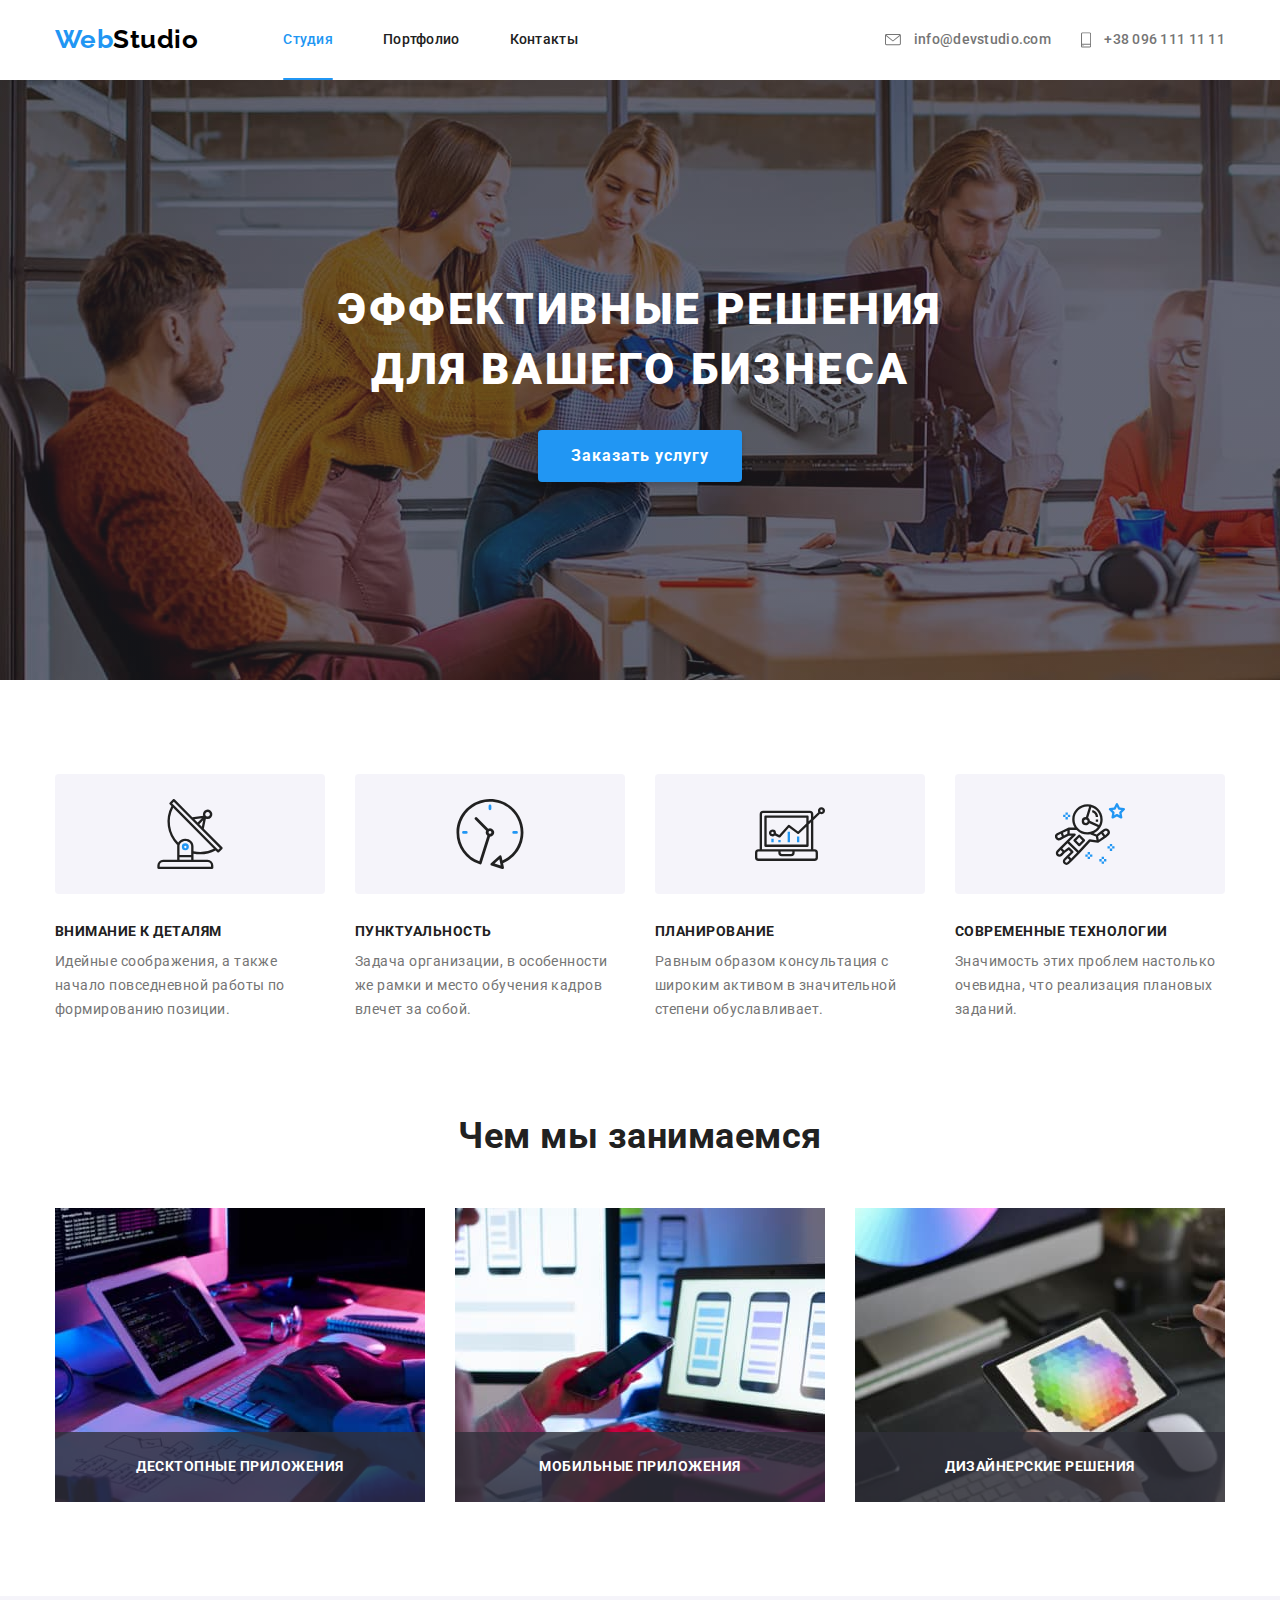
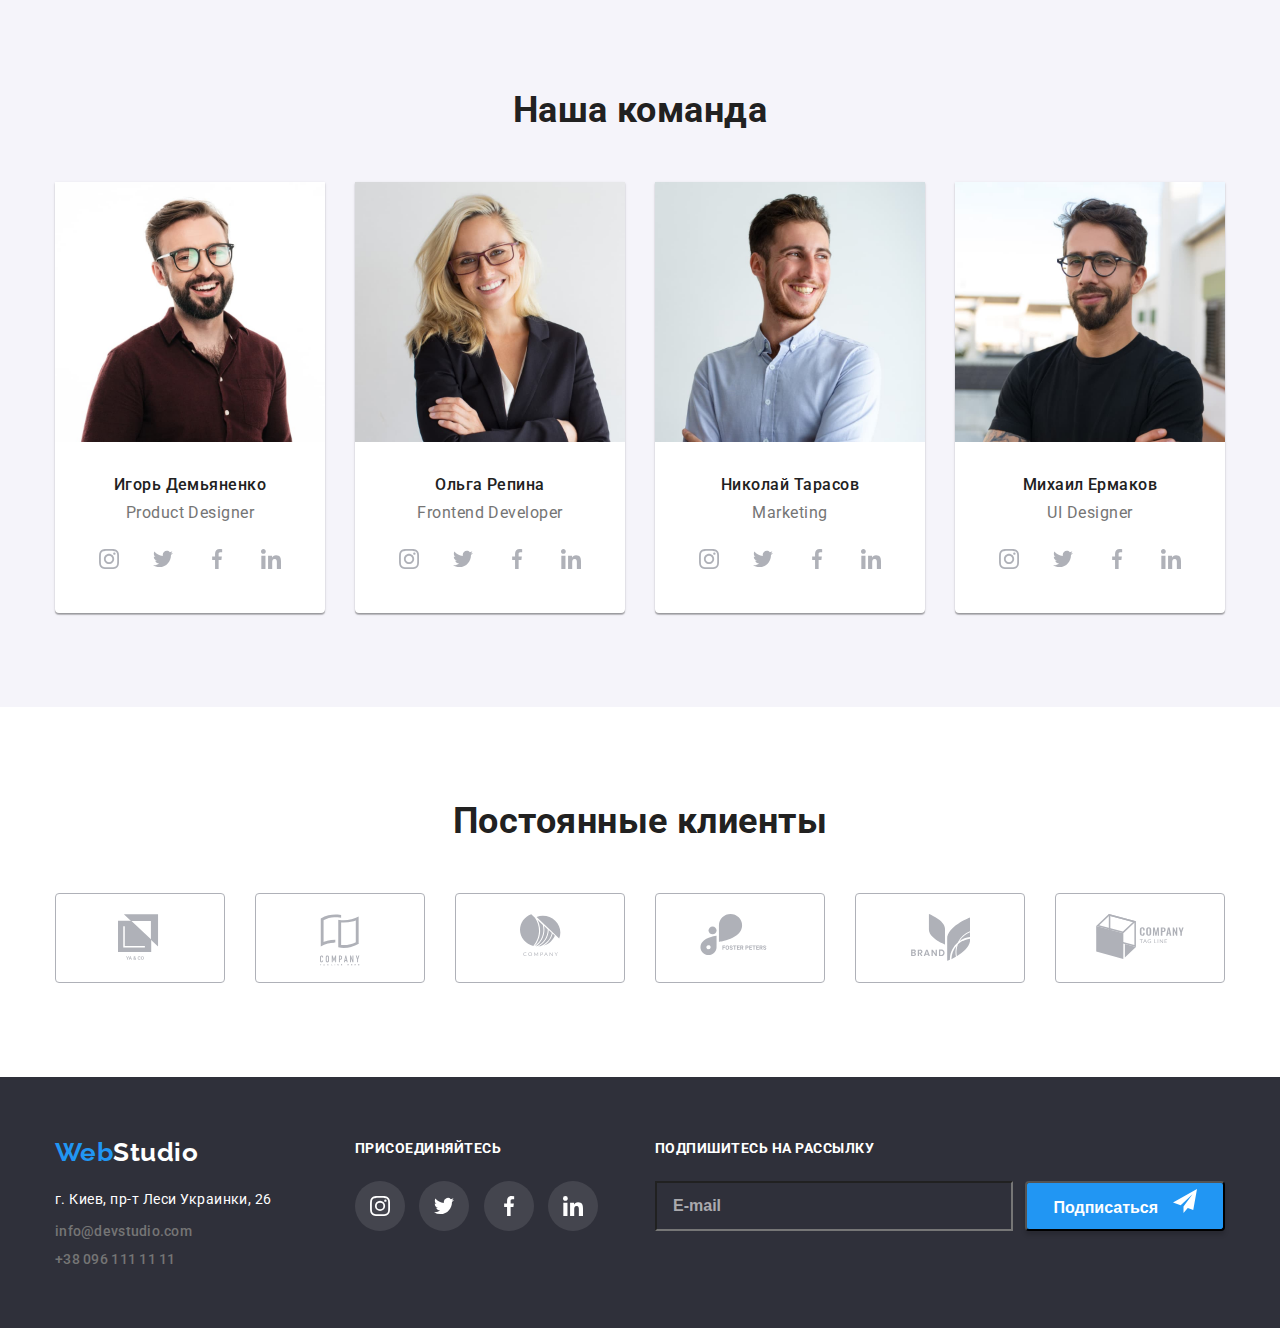
==== index.html @ ef07ab81 "перенос данных с прощлой домашки" ====
<!DOCTYPE html>
<html lang="ru">
  <head>
    <meta charset="UTF-8" />
    <meta name="viewport" content="width=device-width, initial-scale=1.0" />
    <title>Web Studio</title>
    <link
      href="https://fonts.googleapis.com/css2?family=Raleway:wght@700&family=Roboto:wght@400;500;700;900&display=swap"
      rel="stylesheet"
    />
    <link rel="stylesheet" href="./CSS/normalize.css.html" />
    <link rel="stylesheet" href="./CSS/styles.css" />
  </head>
  <body>
    <!-- Шапка сайта -->
    <header class="page-header">
      <div class="container main-nav">
        <nav class="main-nav">
          <a class="logo" href="./index.html"><span>Web</span>Studio</a>
          <ul class="site-nav">
            <li class="site-item">
              <a href="#" class="site-link current">Студия</a>
            </li>
            <li class="site-item">
              <a href="./portfolio.html" class="site-link">Портфолио</a>
            </li>
            <li class="site-item">
              <a href="#" class="site-link">Контакты</a>
            </li>
          </ul>
        </nav>
        <ul class="contact-nav">
          <li class="item">
            <a class="link" href="mailto:info@devstudio.com">
              <svg class="icon" width="16" height="12">
                <use xlink:href="./images/sprite.svg#icon-envelope"></use>
              </svg>
              info@devstudio.com
            </a>
          </li>
          <li class="item">
            <a class="link" href="tel:+380961111111">
              <svg class="icon" width="10" height="16">
                <use xlink:href="./images/sprite.svg#icon-smartphone"></use>
              </svg>
              +38 096 111 11 11
            </a>
          </li>
        </ul>
      </div>
    </header>
    <main>
      <!-- Герой -->
      <section class="section hero">
        <div class="container">
          <h1 class="hero-title">
            Эффективные решения <br />
            для вашего бизнеса
          </h1>
          <button type="button" class="btn-hero" data-modal-open>
            Заказать услугу
          </button>
        </div>
      </section>

      <!-- Наши приемущества -->
      <section class="section-advantures">
        <h2 hidden>Наши приемущества</h2>
        <div class="container advantages">
          <ul class="title-advantages">
            <li class="item">
              <h3 class="section-title antenna">Внимание к деталям</h3>
              <p class="title-item">
                Идейные соображения, а также начало повседневной работы по
                формированию позиции.
              </p>
            </li>
            <li class="item">
              <h3 class="section-title clock">Пунктуальность</h3>
              <p class="title-item">
                Задача организации, в особенности же рамки и место обучения
                кадров влечет за собой.
              </p>
            </li>
            <li class="item">
              <h3 class="section-title diagram">Планирование</h3>
              <p class="title-item">
                Равным образом консультация с широким активом в значительной
                степени обуславливает.
              </p>
            </li>
            <li class="item">
              <h3 class="section-title astronaut">Современные технологии</h3>
              <p class="title-item">
                Значимость этих проблем настолько очевидна, что реализация
                плановых заданий.
              </p>
            </li>
          </ul>
        </div>
      </section>
      <section class="section">
        <h2 class="subtitle">Чем мы занимаемся</h2>
        <div class="container us">
          <ul class="subtitle-us">
            <li class="us-item">
              <img
                class="img-us"
                src="./images/projects/img-1.jpg"
                alt="Десктопные приложения"
                width="370"
                height="294"
              />
              <div class="subtitle-heading">
                <h3 class="subtitle-list">Десктопные приложения</h3>
              </div>
            </li>
            <li class="us-item">
              <img
                class="img-us"
                src="./images/projects/img-2.jpg"
                alt="Мобильные приложения"
                width="370"
                height="294"
              />
              <div class="subtitle-heading">
                <h3 class="subtitle-list">Мобильные приложения</h3>
              </div>
            </li>
            <li class="us-item">
              <img
                class="img-us"
                src="./images/projects/img-3.jpg"
                alt="Дизайнерские решения"
                width="370"
                height="294"
              />
              <div class="subtitle-heading">
                <h3 class="subtitle-list">Дизайнерские решения</h3>
              </div>
            </li>
          </ul>
        </div>
      </section>
      <section class="section-work">
        <h2 class="subtitle">Наша команда</h2>
        <div class="container work">
          <ul class="work-item">
            <li>
              <img
                src="./images/team/Демьяненко.jpg"
                alt="Игорь Демьяненко"
                width="270"
                height="260"
              />
              <h3 class="section-name">Игорь Демьяненко</h3>
              <p class="section-name-prof" lang="en">Product Designer</p>
              <ul class="list social-icon-list">
                <li class="social-icon-item">
                  <a
                    class="social-icon-link"
                    href="#"
                    target="_blank"
                    rel="noopened noreferrer"
                  >
                    <svg class="social-icon" width="20" height="20">
                      <use href="./images/sprite.svg#icon-instagram"></use>
                    </svg>
                  </a>
                </li>
                <li class="social-icon-item">
                  <a
                    class="social-icon-link"
                    href="#"
                    target="_blank"
                    rel="noopened noreferrer"
                    ><svg class="social-icon" width="20" height="20">
                      <use href="./images/sprite.svg#icon-twitter"></use>
                    </svg>
                  </a>
                </li>
                <li class="social-icon-item">
                  <a
                    class="social-icon-link"
                    href="#"
                    target="_blank"
                    rel="noopened noreferrer"
                    ><svg class="social-icon" width="20" height="20">
                      <use href="./images/sprite.svg#icon-facebook"></use>
                    </svg>
                  </a>
                </li>
                <li class="social-icon-item">
                  <a
                    class="social-icon-link"
                    href="#"
                    target="_blank"
                    rel="noopened noreferrer"
                    ><svg class="social-icon" width="20" height="20">
                      <use href="./images/sprite.svg#icon-linkedin"></use>
                    </svg>
                  </a>
                </li>
              </ul>
            </li>
          </ul>
          <ul class="work-item">
            <li>
              <img
                src="./images/team/Репина.jpg"
                alt="Ольга Репина"
                width="270"
                height="260"
              />
              <h3 class="section-name">Ольга Репина</h3>
              <p class="section-name-prof" lang="en">Frontend Developer</p>
              <ul class="list social-icon-list">
                <li class="social-icon-item">
                  <a
                    class="social-icon-link"
                    href="#"
                    target="_blank"
                    rel="noopened noreferrer"
                  >
                    <svg class="social-icon" width="20" height="20">
                      <use href="./images/sprite.svg#icon-instagram"></use>
                    </svg>
                  </a>
                </li>
                <li class="social-icon-item">
                  <a
                    class="social-icon-link"
                    href="#"
                    target="_blank"
                    rel="noopened noreferrer"
                    ><svg class="social-icon" width="20" height="20">
                      <use href="./images/sprite.svg#icon-twitter"></use>
                    </svg>
                  </a>
                </li>
                <li class="social-icon-item">
                  <a
                    class="social-icon-link"
                    href="#"
                    target="_blank"
                    rel="noopened noreferrer"
                    ><svg class="social-icon" width="20" height="20">
                      <use href="./images/sprite.svg#icon-facebook"></use>
                    </svg>
                  </a>
                </li>
                <li class="social-icon-item">
                  <a
                    class="social-icon-link"
                    href="#"
                    target="_blank"
                    rel="noopened noreferrer"
                    ><svg class="social-icon" width="20" height="20">
                      <use href="./images/sprite.svg#icon-linkedin"></use>
                    </svg>
                  </a>
                </li>
              </ul>
            </li>
          </ul>
          <ul class="work-item">
            <li class="prof-net box">
              <img
                src="./images/team/Тарасов.jpg"
                alt="Николай Тарасов"
                width="270"
                height="260"
              />
              <h3 class="section-name">Николай Тарасов</h3>
              <p class="section-name-prof" lang="en">Marketing</p>
              <ul class="list social-icon-list">
                <li class="social-icon-item">
                  <a
                    class="social-icon-link"
                    href="#"
                    target="_blank"
                    rel="noopened noreferrer"
                  >
                    <svg class="social-icon" width="20" height="20">
                      <use href="./images/sprite.svg#icon-instagram"></use>
                    </svg>
                  </a>
                </li>
                <li class="social-icon-item">
                  <a
                    class="social-icon-link"
                    href="#"
                    target="_blank"
                    rel="noopened noreferrer"
                    ><svg class="social-icon" width="20" height="20">
                      <use href="./images/sprite.svg#icon-twitter"></use>
                    </svg>
                  </a>
                </li>
                <li class="social-icon-item">
                  <a
                    class="social-icon-link"
                    href="#"
                    target="_blank"
                    rel="noopened noreferrer"
                    ><svg class="social-icon" width="20" height="20">
                      <use href="./images/sprite.svg#icon-facebook"></use>
                    </svg>
                  </a>
                </li>
                <li class="social-icon-item">
                  <a
                    class="social-icon-link"
                    href="#"
                    target="_blank"
                    rel="noopened noreferrer"
                    ><svg class="social-icon" width="20" height="20">
                      <use href="./images/sprite.svg#icon-linkedin"></use>
                    </svg>
                  </a>
                </li>
              </ul>
            </li>
          </ul>

          <ul class="work-item">
            <li class="prof-net box">
              <img
                src="./images/team/Ермаков.jpg"
                alt="Михаил Ермаков"
                width="270"
                height="260"
              />
              <h3 class="section-name">Михаил Ермаков</h3>
              <p class="section-name-prof" lang="en">UI Designer</p>
              <ul class="list social-icon-list">
                <li class="social-icon-item">
                  <a
                    class="social-icon-link"
                    href="#"
                    target="_blank"
                    rel="noopened noreferrer"
                  >
                    <svg class="social-icon" width="20" height="20">
                      <use href="./images/sprite.svg#icon-instagram"></use>
                    </svg>
                  </a>
                </li>
                <li class="social-icon-item">
                  <a
                    class="social-icon-link"
                    href="#"
                    target="_blank"
                    rel="noopened noreferrer"
                    ><svg class="social-icon" width="20" height="20">
                      <use href="./images/sprite.svg#icon-twitter"></use>
                    </svg>
                  </a>
                </li>
                <li class="social-icon-item">
                  <a
                    class="social-icon-link"
                    href="#"
                    target="_blank"
                    rel="noopened noreferrer"
                    ><svg class="social-icon" width="20" height="20">
                      <use href="./images/sprite.svg#icon-facebook"></use>
                    </svg>
                  </a>
                </li>
                <li class="social-icon-item">
                  <a
                    class="social-icon-link"
                    href="#"
                    target="_blank"
                    rel="noopened noreferrer"
                    ><svg class="social-icon" width="20" height="20">
                      <use href="./images/sprite.svg#icon-linkedin"></use>
                    </svg>
                  </a>
                </li>
              </ul>
            </li>
          </ul>
        </div>
      </section>
      <section class="section">
        <h2 class="subtitle">Постоянные клиенты</h2>
        <div class="container clients">
          <ul class="clients-title">
            <li class="clients-item">
              <a class="clients-link" href="#">
                <svg class="clients-icon" width="44.27" height="49.23">
                  <use href="./images/sprite.svg#icon-logo1"></use>
                </svg>
              </a>
            </li>
            <li class="clients-item">
              <a class="clients-link" href="#">
                <svg class="clients-icon" width="40" height="52">
                  <use href="./images/sprite.svg#icon-logo2"></use>
                </svg>
              </a>
            </li>
            <li class="clients-item">
              <a class="clients-link" href="#">
                <svg class="clients-icon" width="41" height="42.6">
                  <use href="./images/sprite.svg#icon-logo3"></use>
                </svg>
              </a>
            </li>
            <li class="clients-item">
              <a class="clients-link" href="#">
                <svg class="clients-icon" width="79.66" height="42.02">
                  <use href="./images/sprite.svg#icon-logo4"></use>
                </svg>
              </a>
            </li>
            <li class="clients-item">
              <a class="clients-link" href="#">
                <svg class="clients-icon" width="59" height="47">
                  <use href="./images/sprite.svg#icon-logo5"></use>
                </svg>
              </a>
            </li>
            <li class="clients-item">
              <a class="clients-link" href="#">
                <svg class="clients-icon" width="88.48" height="45.44">
                  <use href="./images/sprite.svg#icon-logo6"></use>
                </svg>
              </a>
            </li>
          </ul>
        </div>
      </section>
    </main>
    <!-- Подвал сайта -->
    <footer class="footers">
      <div class="container footer">
        <div class="footer-box">
          <a href="./index.html" class="footer-logo">
            <span>Web</span>Studio
          </a>
          <address>
            <p class="footer-contact">г. Киев, пр-т Леси Украинки, 26</p>
            <ul class="footer-contact-nav">
              <li>
                <a class="link" href="mailto:info@devstudio.com"
                  >info@devstudio.com
                </a>
              </li>
              <li>
                <a class="link" href="tel:+380961111111">+38 096 111 11 11 </a>
              </li>
            </ul>
          </address>
        </div>
        <div class="footer-box">
          <b class="footer-appeal">присоединяйтесь</b>
          <ul>
            <li>
              <a
                class="net insta"
                href="#"
                target="_blank"
                rel="noopened noreferrer"
              ></a>
              <a
                class="net twit"
                href="#"
                target="_blank"
                rel="noopened noreferrer"
              ></a>
              <a
                class="net face"
                href="#"
                target="_blank"
                rel="noopened noreferrer"
              ></a>
              <a
                class="net linkd"
                href="#"
                target="_blank"
                rel="noopened noreferrer"
              ></a>
            </li>
          </ul>
        </div>
        <div class="footer-box-2">
          <b class="footer-appeal">Подпишитесь на рассылку</b>
          <div class="input">
            <label for="footer-mail"></label>
            <input
              class="footer-input"
              type="email"
              name="footer-mail"
              id="footer-mail"
              placeholder="E-mail"
            />
            <button class="send" type="button">
              Подписаться
              <svg class="img-send" width="24" height="24">
                <use href="./images/sprite.svg#icon-icon-send"></use>
              </svg>
            </button>
          </div>
        </div>
      </div>
    </footer>
    <!-- Модальное окно -->
    <div class="backdrop is-hidden" data-modal>
      <div class="modal">
        <button class="btn-close" data-modal-close>
          <svg class="close" width="11" height="11">
            <use href="./images/sprite.svg#icon-close"></use>
          </svg>
        </button>
        <form>
          <b class="form-title">Оставьте свои данные, мы вам перезвоним</b>
          <div class="form">
            <label class="form-label" for="name">Имя</label>
            <input class="form-input" type="text" name="name" id="name" />
            <svg class="form-icon" width="12" height="12">
              <use href="./images/sprite.svg#icon-forma_name"></use>
            </svg>
          </div>
          <div class="form">
            <label class="form-label" for="tel">Телефон</label>
            <input class="form-input" type="tel" name="tel" id="tel" />
            <svg class="form-icon" width="13" height="13">
              <use href="./images/sprite.svg#icon-forma_tel"></use>
            </svg>
          </div>
          <div class="form">
            <label class="form-label" for="mail">Почта</label>
            <input class="form-input" type="email" name="mail" id="mail" />
            <svg class="form-icon" width="15" height="12">
              <use href="./images/sprite.svg#icon-forma_mail"></use>
            </svg>
          </div>
          <div class="form">
            <label class="form-label" for="comment"> Комментарий </label>
            <textarea
              class="form-input form-textarea"
              name="comment"
              id="comment"
              rows="10"
              placeholder="Оставьте комментарий"
            ></textarea>
          </div>
          <!-- Чекбокс -->
          <div class="form">
            <label class="check">
              <input
                class="check-input invisible-title"
                type="checkbox"
                checked
              />
              <span class="check-box"></span>
              Соглашаюсь с рассылкой и принимаю
              <a class="link-consent" href="#">Условия договора</a>
            </label>
          </div>
          <button type="submit" class="btn-send">Отправить</button>
        </form>
      </div>
    </div>
    <script src="./js/modal.js"></script>
  </body>
</html>
---- CSS/styles.css ----
:root {
  --primary-text-color: #757575;
  --title-text-color: #212121;
  --accent-color: #2196f3;
  --primery-background-color: #ffffff;
  --timing-function: cubic-bezier(0.4, 0, 0.2, 1);
}
/* МОЯ ПАЛИТРА */
/* Цвет лого #000000; #2196F3; */
/* Цвет основного текста #212121; */
/* Вторичный цвет текста  #757575; */
/* Акцент #2196F3; */
/* Фон страницы белый #FFFFFF; */
/* Вторичный фон #F5F4FA; */
/* вторичный фон 2 rgba(47, 48, 58, 0.8) */
/* Фон футера #2F303A; */
/* Цвет лого соцсетей #AFB1B8; */
/* Цвет адреса и телефона в футере rgba(255, 255, 255, 0.6) */
html {
  box-sizing: border-box;
}
*,
*::before,
*::after {
  box-sizing: inherit;
}
/* Утилиты */
body {
  font-family: Roboto, sans-serif;
  letter-spacing: 0.03em;

  background-color: var(--primery-background-color);
  color: var(--primary-text-color);

  margin: 0;
}
ul {
  list-style: none;

  padding-left: 0;
  margin-top: 0;
  margin-bottom: 0;
}

h3 {
  margin-top: 0;
  margin-bottom: 0;
}
/* Шапка сайта */
.container {
  width: 1200px;

  padding-left: 15px;
  padding-right: 15px;

  margin-left: auto;
  margin-right: auto;
}
.main-nav {
  display: flex;
  align-items: center;
  justify-content: space-between;
}
/* Логотип */
span {
  color: var(--accent-color);
}
.logo {
  display: block;

  font-family: Raleway, sans-serif;
  font-weight: 700;
  font-size: 26px;
  line-height: 1.19;
  text-decoration: none;

  color: #000000;

  padding-top: 24px;
  padding-bottom: 25px;
  margin-right: 85px;

  transition: color 250ms var(--timing-function);
}
.logo:hover,
.logo:focus {
  color: var(--accent-color);
}
/* Стилизация навигации сайта */
.site-nav {
  padding: 0;
  display: flex;
}
.site-item {
  padding: 0;
}
.site-nav .site-item:not(:last-child) {
  margin-right: 50px;
}
.site-link {
  display: block;
  position: relative;

  font-weight: 500;
  font-size: 14px;
  line-height: 1.14;
  letter-spacing: 0.02em;
  text-decoration: none;

  color: var(--title-text-color);

  padding-top: 32px;
  padding-bottom: 32px;

  transition: color 250ms var(--timing-function);
}
.site-link::after {
  content: "";

  position: absolute;
  left: 0;
  bottom: 0;

  display: block;
  width: 100%;
  height: 2px;
  background-color: var(--accent-color);
  border-radius: 2px;

  transform: scaleX(0);
  transition: transform 250ms var(--timing-function);
}
.site-link:hover::after {
  transform: scaleX(1);
}
.site-item .site-link:hover,
.site-item .site-link:focus,
.site-item .site-link.current {
  color: var(--accent-color);
}
.site-item .site-link.current::after {
  transform: scaleX(1);
}
.contact-nav {
  display: flex;
}
.contact-nav .item:not(:last-child) {
  margin-right: 30px;
}
.contact-nav .item .link {
  display: block;

  font-weight: 500;
  font-size: 14px;
  line-height: 1.14;
  letter-spacing: 0.02em;
  text-decoration: none;

  color: var(--primary-text-color);

  padding-top: 32px;
  padding-bottom: 32px;

  transition: color 250ms var(--timing-function);
}
.contact-nav .link:hover,
.contact-nav .link:focus {
  color: var(--accent-color);
  outline: none;
}
.icon {
  vertical-align: middle;
  margin-right: 10px;
  fill: currentColor;
}
.contact-nav .icon {
  margin-right: 10px;
  fill: currentColor;
}

/* Стилизация Героя */
.hero {
  max-width: 1600px;
  height: 600px;
  text-align: center;
  margin-left: auto;
  margin-right: auto;
  background-repeat: no-repeat;

  background-image: linear-gradient(
      to right,
      rgba(47, 48, 58, 0.4) 0%,
      rgba(47, 48, 58, 0.4) 100%
    ),
    url(../images/hero.jpg);
}

.hero-title {
  font-weight: 900;
  font-size: 44px;
  line-height: 1.36;
  letter-spacing: 0.06em;
  text-transform: uppercase;

  color: var(--primery-background-color);

  margin-top: 106px;
  margin-bottom: 30px;
}
.btn-hero {
  display: inline-block;
  align-items: center;
  text-align: center;

  font-family: inherit;
  font-weight: 700;
  font-size: 16px;
  line-height: 1.87;
  letter-spacing: 0.06em;

  color: var(--primery-background-color);
  background-color: var(--accent-color);
  box-shadow: 0px 4px 4px rgba(0, 0, 0, 0.15);

  border-radius: 4px;
  border: 1px solid transparent;

  padding: 10px 32px;
}
.btn-hero:hover {
  color: var(--title-text-color);
  background-color: rgba(255, 255, 255, 0.699);
  box-shadow: 0px 4px 4px rgba(128, 128, 128, 0.637);
}
/* Секции Наши приемущества */
.section,
.section-advantures,
.section-work {
  padding: 94px 0;
}
.section-advantures {
  padding-bottom: 0;
}
.advantages {
  display: flex;
  justify-content: center;
  flex-wrap: nowrap;
}
.title-advantages {
  display: flex;
}
.title .item {
  width: calc((100% - 90px) / 4);
}
.title-advantages .item:not(:last-child) {
  margin-right: 30px;
}

.section-title {
  font-weight: 700;
  font-size: 14px;
  line-height: 1.14;
  text-transform: uppercase;

  color: var(--title-text-color);
  margin-bottom: 10px;
}
.section-title::before {
  content: "";
  display: block;

  width: 270px;
  height: 120px;
  border-radius: 4px;

  background-color: #f5f4fa;
  background-repeat: no-repeat;
  background-position: center;
  margin-bottom: 30px;
}
.antenna::before {
  content: "";
  background-image: url(../images/us/antenna.svg);
}
.clock::before {
  content: "";
  background-image: url(../images/us/clock.svg);
}
.diagram::before {
  content: "";
  background-image: url(../images/us/diagram.svg);
}
.astronaut::before {
  content: "";
  background-image: url(../images/us/astronaut.svg);
}

.title-item {
  font-size: 14px;
  line-height: 1.71;

  margin: 0;
}
.item {
  list-style: none;
}
/* Чем мы занимаемся */
.us {
  display: flex;
  justify-content: center;
}
.subtitle {
  font-weight: 700;
  font-size: 36px;
  line-height: 1.16;
  text-align: center;

  color: var(--title-text-color);

  padding-bottom: 50px;
  margin: 0;
}
.subtitle-us {
  display: flex;
}
.us-item {
  width: calc((100%-60px) / 3);
  position: relative;
}
.subtitle-us .us-item:not(:last-child) {
  margin-right: 30px;
}
.img-us {
  display: block;
}
.subtitle-list {
  font-weight: 700;
  font-size: 14px;
  line-height: 1.14;
  text-align: center;
  text-transform: uppercase;
}
.subtitle-heading {
  position: absolute;

  width: 100%;
  max-width: 370px;

  color: var(--primery-background-color);
  background-color: rgba(47, 48, 58, 0.8);

  padding: 27px 0 27px 0;
  bottom: 0;
}
/* Секция Наша команда */
.section-work {
  background-color: #f5f4fa;
}
.work {
  display: flex;
  justify-content: center;
}
.work-item {
  background-color: var(--primery-background-color);
  box-shadow: 0px 2px 1px rgba(0, 0, 0, 0.2), 0px 1px 1px rgba(0, 0, 0, 0.14),
    0px 1px 3px rgba(0, 0, 0, 0.12);
  border-radius: 0px 0px 4px 4px;
}
.work .work-item:not(:last-child) {
  margin-right: 30px;
}
.section-name {
  font-weight: 500;
  font-size: 16px;
  line-height: 1.18;
  text-align: center;

  color: var(--title-text-color);

  margin-top: 30px;
  margin-bottom: 10px;
}
.section-name-prof {
  font-size: 16px;
  line-height: 1.18;
  text-align: center;

  margin-top: 0;
  margin-bottom: 16px;
}
.social-icon-list {
  display: flex;
  justify-content: center;
}
.social-icon-item {
  display: inline-flex;
  justify-content: center;
  align-items: center;

  width: 44px;
  height: 44px;

  background-color: var(--primery-background-color);
  border-radius: 50%;

  margin-bottom: 30px;

  transition: background-color 250ms var(--timing-function);
}
.social-icon-link {
  display: block;
  fill: #afb1b8;
  transition: fill 250ms var(--timing-function);
}
.social-icon-item:not(:last-child) {
  margin-right: 10px;
}
.social-icon-item:hover .social-icon-link,
.social-icon-item:focus .social-icon-link {
  fill: var(--primery-background-color);
}
.social-icon-item:hover,
.social-icon-item:focus {
  background-color: var(--accent-color);
}
/* Постоянные клиенты */
.clients {
  display: flex;
  justify-content: center;
}
.clients-title {
  display: flex;
  align-content: center;
}
.clients-item {
  width: 170px;
  height: 90px;

  text-align: center;

  border-radius: 4px;
  border: 1px solid #afb1b8;

  transition: border 250ms var(--timing-function);
}
.clients-link {
  display: block;
  fill: #afb1b8;
  padding-top: 20px;
  padding-bottom: 20px;

  transition: fill 250ms var(--timing-function);
}
.clients-item .clients-link:hover,
.clients-item .clients-link:focus {
  fill: var(--accent-color);
}
.clients-item:hover,
.clients-item:focus {
  border: 1px solid var(--accent-color);
}
.clients-title .clients-item:not(:last-child) {
  margin-right: 30px;
}
/* Подвал сайта*/
footer {
  color: var(--primery-background-color);
  background-color: #2f303a;
}
address {
  color: var(--primery-background-color);
  font-style: inherit;
}
.footer {
  display: flex;
  justify-content: center;

  padding-top: 60px;
  padding-bottom: 60px;
}
.footer-box {
  width: 270px;
  margin-right: 30px;
}
.footer-box-2 {
  width: 570px;
}
.footer-logo {
  font-family: Raleway, sans-serif;
  font-weight: 700;
  font-size: 26px;
  line-height: 1.19;
  text-decoration: none;

  color: var(--primery-background-color);

  transition: color 250ms var(--timing-function);
}
.footer-logo:hover,
.footer-logo:focus,
.footer-contact-nav .link:hover,
.footer-contact-nav .link:focus {
  color: var(--accent-color);
}
.footer-contact {
  font-size: 14px;
  line-height: 1.71;

  margin-top: 20px;
  margin-bottom: 9px;
}
.footer-contact-nav .link {
  font-weight: 500;
  font-size: 14px;
  line-height: 1.14;
  letter-spacing: 0.02em;
  text-decoration: none;

  color: var(--primary-text-color);
  transition: color 250ms var(--timing-function);
}
.footer-contact-list {
  font-size: 14px;
  line-height: 1.71;

  color: rgba(255, 255, 255, 0.6);
}
.footer-contact-nav > li {
  margin-bottom: 9px;
}
.footer-contact-nav > li:last-child {
  margin-bottom: 0;
}
.footer-appeal {
  display: block;

  font-weight: 700;
  font-size: 14px;
  line-height: 1.71;
  text-transform: uppercase;

  margin-bottom: 20px;
}
.input {
  display: flex;
}
.net {
  display: inline-block;

  height: 50px;
  width: 50px;

  background-color: rgba(255, 255, 255, 0.1);
  background-size: 20px;
  background-repeat: no-repeat;
  background-position: center;
  border-radius: 50%;

  margin-right: 10px;

  transition: background-color 250ms var(--timing-function);
}
.net:last-child {
  margin-right: 0;
}
.net:hover {
  background-color: var(--accent-color);
}
.insta {
  background-image: url(../images/social-footer/instagram-f.svg);
}
.twit {
  background-image: url(../images/social-footer/twitter-f.svg);
}
.face {
  background-image: url(../images/social-footer/facebook-f.svg);
}
.linkd {
  background-image: url(../images/social-footer/linkedin-f.svg);
}
.footer-input {
  width: 358px;
  height: 50px;

  font-weight: 700;
  font-size: 16px;
  line-height: 1.87;

  color: var(--primery-background-color);
  background-color: #2f303a;

  margin-right: 12px;
  padding: 15px 0 15px 16px;
}
.send {
  width: 200px;
  height: 50px;

  font-weight: 700;
  font-size: 16px;
  line-height: 1.87;

  color: var(--primery-background-color);
  background-color: var(--accent-color);
  box-shadow: 0px 4px 4px rgba(0, 0, 0, 0.15);
  border-radius: 4px;

  transition: color 250ms var(--timing-function),
    background-color 250ms var(--timing-function),
    box-shadow 250ms var(--timing-function);
}
.img-send {
  fill: currentColor;
  margin-left: 10px;
}
.send:hover {
  color: var(--accent-color);
  background-color: var(--accent-text-color);
  box-shadow: 0px 4px 4px #2195f39c;
}
input::placeholder {
  color: rgba(255, 255, 255, 0.6);
  font-size: 16px;
  line-height: 1.25;
}
/* Модальное окно */
.backdrop {
  position: fixed;

  top: 0;
  left: 0;
  width: 100%;
  height: 100%;

  background-color: rgba(0, 0, 0, 0.2);

  opacity: 1;
  transition: opacity 250ms var(--timing-function);
}
.backdrop.is-hidden {
  opacity: 0;
  pointer-events: none;
}
.modal {
  position: absolute;
  width: 100%;
  max-width: 528px;
  /* height: 581px; */

  background-color: var(--primery-background-color);
  box-shadow: 0px 1px 3px rgba(0, 0, 0, 0.12), 0px 1px 1px rgba(0, 0, 0, 0.14),
    0px 2px 1px rgba(0, 0, 0, 0.2);
  border-radius: 4px;

  top: 50%;
  left: 50%;
  transform: translate(-50%, -50%) scale(1);
  transition: transform 250ms var(--timing-function);
  padding: 40px;
}
.backdrop.is-hidden .modal {
  transform: translate(-50%, -50%) scale(0.9);
}
.btn-close {
  position: absolute;
  top: 8px;
  right: 8px;

  width: 30px;
  height: 30px;
  border-radius: 50%;
  border: 1px solid rgba(0, 0, 0, 0.1);

  fill: #000000;
  background-color: #fff;

  transition: fill 250ms var(--timing-function);
}
.btn-close:hover {
  fill: var(--accent-color);
}
.form-title {
  display: block;
  margin-bottom: 12px;
  text-align: center;

  font-weight: 700;
  font-size: 20px;
  line-height: 1.15;
  text-align: center;
  letter-spacing: 0.03em;

  color: var(--title-text-color);
}
.form {
  position: relative;

  margin-bottom: 10px;
  display: flex;
  flex-direction: column;

  font-size: 12px;
  line-height: 1.666;
  letter-spacing: 0.01em;
}
.form-label {
  position: relative;
}
input,
textarea {
  outline: var(--accent-color);
}
textarea {
  resize: none;
}
.form-input {
  border: 1px solid rgba(33, 33, 33, 0.2);
  border-radius: 4px;

  transition: border 250ms var(--timing-function);

  padding: 11px 12px 11px 42px;
  transition: border 250ms var(--timing-function);
}
.form-icon {
  position: absolute;

  width: 12px;
  height: 12px;

  top: 55%;
  left: 15px;

  fill: var(--title-text-color);
  transition: fill 250ms var(--timing-function);
}
.form-input:focus {
  border: 1px solid var(--accent-color);
}

.form-input:focus + .form-icon {
  fill: var(--accent-color);
}
textarea::placeholder {
  color: rgba(117, 117, 117, 0.5);
}
.form-textarea {
  width: 100%;
  font-family: Roboto;
  font-size: 12px;
  line-height: 1.666;
  letter-spacing: 0.01em;

  padding: 12px 16px;
}
.check {
  position: relative;
  padding-left: 25px;
}
.check-box {
  position: absolute;

  width: 16px;
  height: 15px;

  top: 0;
  left: 0;

  margin-right: 9px;

  background-image: url(../images/check/check-off.svg);
}
.check-input:checked + .check-box {
  background-image: url(../images/check/check-on.svg);
}
.check-input:checked:focus + .check-box {
  background-image: url(../images/check/check-on.svg);
}
.link-consent {
  color: var(--accent-color);
}
.invisible-title {
  position: absolute;

  width: 1px;
  height: 1px;
  margin: -1px;

  border: 0;
  padding: 0;

  margin-top: 0px;
  margin-bottom: 0px;

  white-space: nowrap;
  clip-path: inset(100%);
  clip: rect(0 0 0 0);
  overflow: hidden;
}
.btn-send {
  transform: translateX(124px);

  width: 200px;
  height: 50px;

  font-weight: 700;
  font-size: 16px;
  line-height: 1.87;
  letter-spacing: 0.06em;

  color: var(--primery-background-color);
  background-color: var(--accent-color);

  box-shadow: 0px 4px 4px rgba(0, 0, 0, 0.15);

  transition: color 250ms var(--timing-function),
    background-color 250ms var(--timing-function),
    box-shadow 250ms var(--timing-function);

  border: none;
  border-radius: 4px;

  margin-top: 20px;
  padding: 10px 55px;
}
.btn-send:hover,
.btn-send:focus {
  color: var(--accent-color);
  background-color: var(--accent-text-color);
  box-shadow: 0px 4px 4px #2195f39c;
}
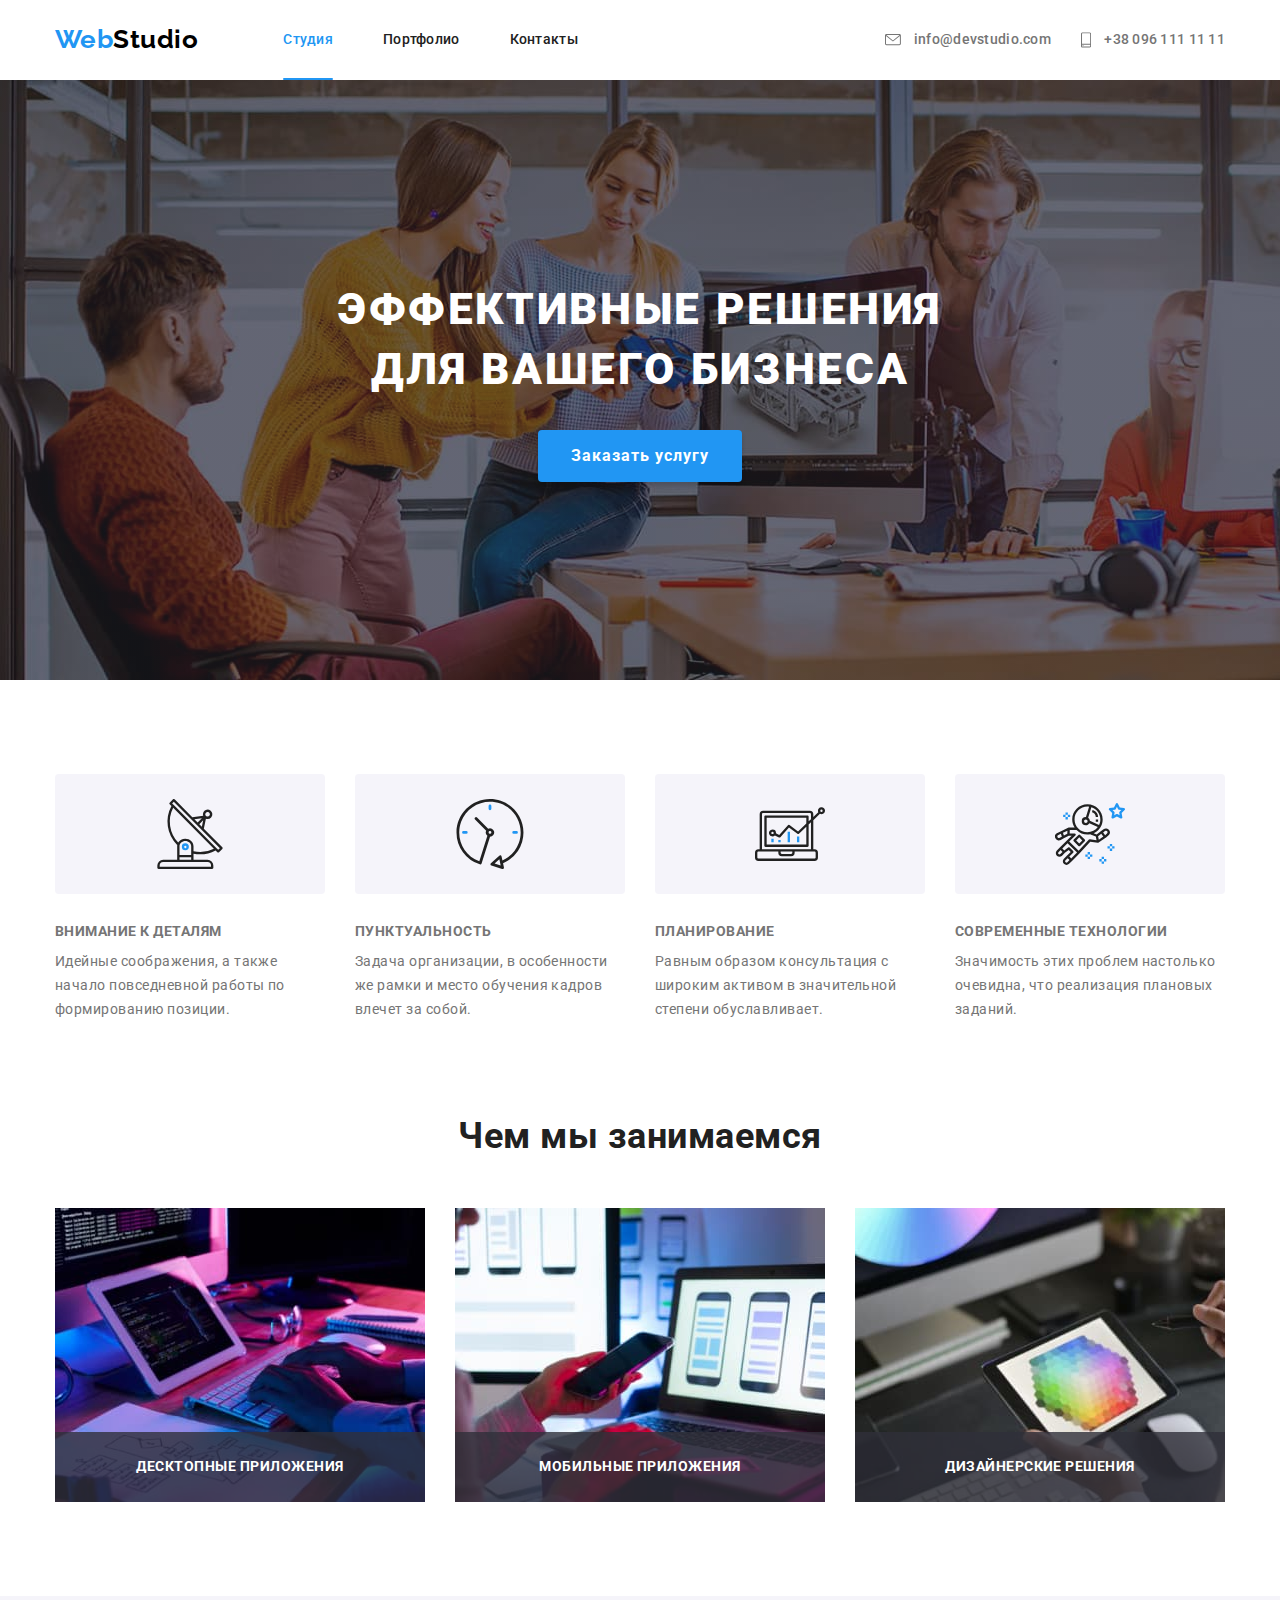
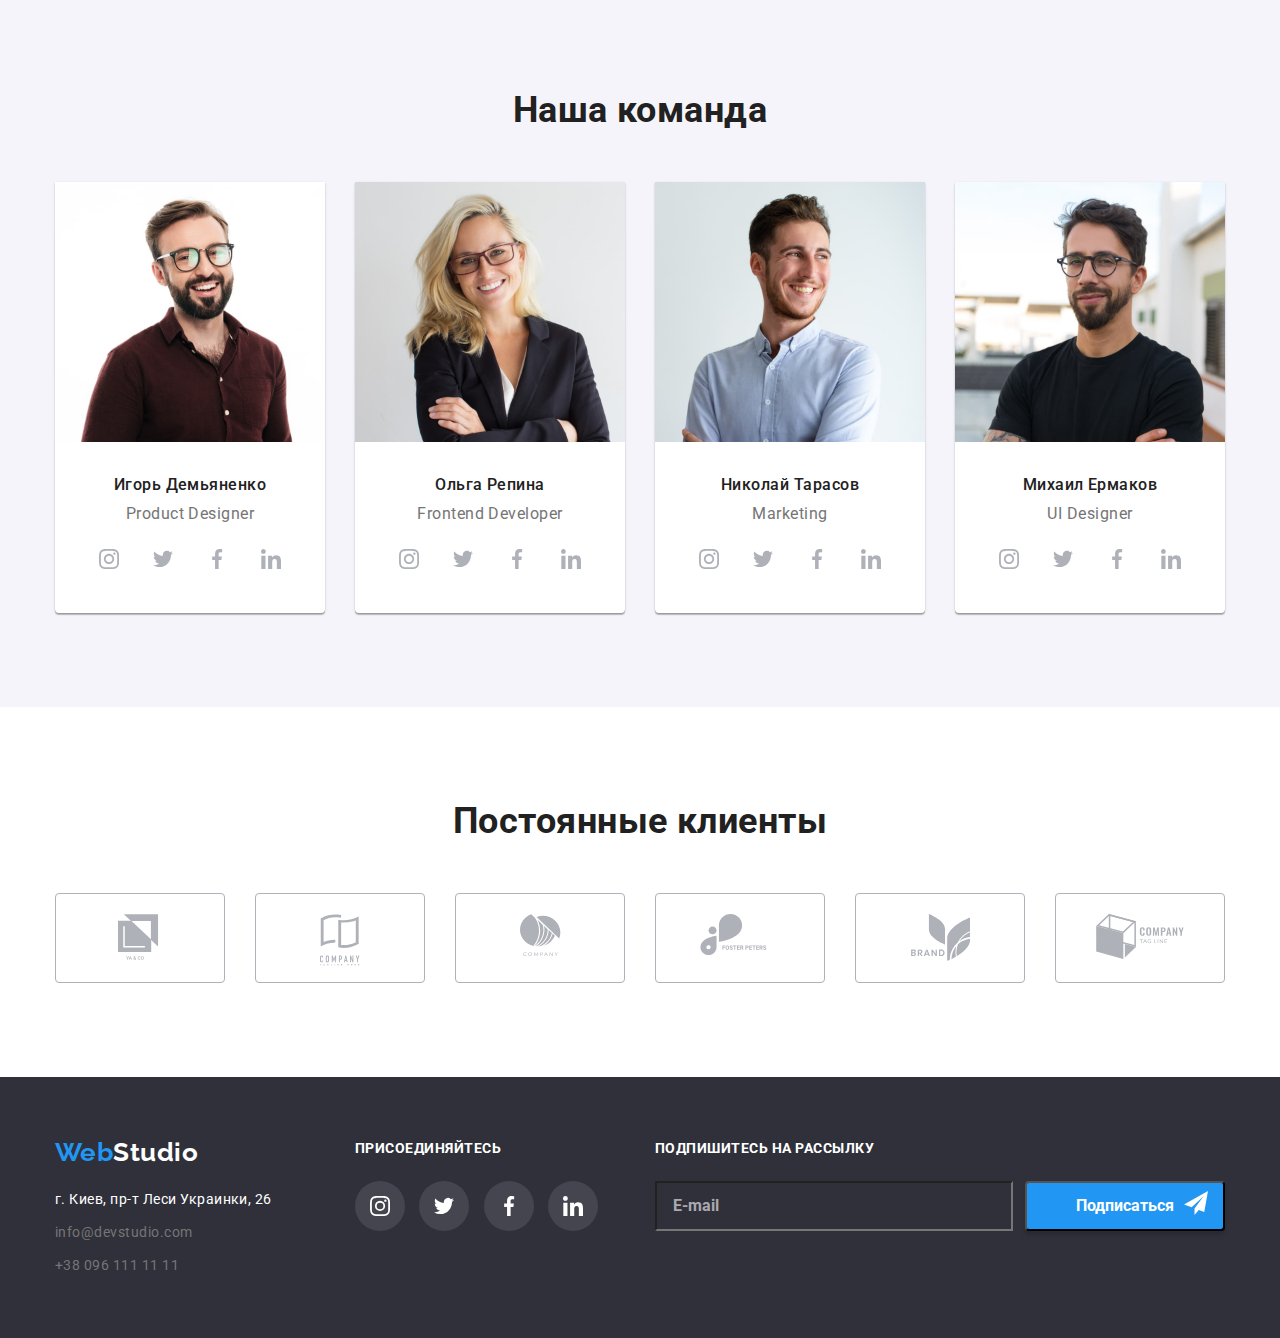
==== commit 1ddfc60b: "финиш 1" ====
--- a/index.html
+++ b/index.html
@@ -10,6 +10,7 @@
     />
     <link rel="stylesheet" href="./CSS/normalize.css.html" />
     <link rel="stylesheet" href="./CSS/styles.css" />
+    <link rel="stylesheet" href="./CSS/main.min.css" />
   </head>
   <body>
     <!-- Шапка сайта -->
@@ -17,30 +18,30 @@
       <div class="container main-nav">
         <nav class="main-nav">
           <a class="logo" href="./index.html"><span>Web</span>Studio</a>
-          <ul class="site-nav">
-            <li class="site-item">
-              <a href="#" class="site-link current">Студия</a>
-            </li>
-            <li class="site-item">
-              <a href="./portfolio.html" class="site-link">Портфолио</a>
-            </li>
-            <li class="site-item">
-              <a href="#" class="site-link">Контакты</a>
+          <ul class="nav">
+            <li class="nav-item">
+              <a href="#" class="nav-link current">Студия</a>
+            </li>
+            <li class="nav-item">
+              <a href="./portfolio.html" class="nav-link">Портфолио</a>
+            </li>
+            <li class="nav-item">
+              <a href="#" class="nav-link">Контакты</a>
             </li>
           </ul>
         </nav>
-        <ul class="contact-nav">
-          <li class="item">
-            <a class="link" href="mailto:info@devstudio.com">
-              <svg class="icon" width="16" height="12">
+        <ul class="contact-header">
+          <li class="contact-header-item">
+            <a class="contact-header-link" href="mailto:info@devstudio.com">
+              <svg class="contact-header-icon" width="16" height="12">
                 <use xlink:href="./images/sprite.svg#icon-envelope"></use>
               </svg>
               info@devstudio.com
             </a>
           </li>
-          <li class="item">
-            <a class="link" href="tel:+380961111111">
-              <svg class="icon" width="10" height="16">
+          <li class="contact-header-item">
+            <a class="contact-header-link" href="tel:+380961111111">
+              <svg class="contact-header-icon" width="10" height="16">
                 <use xlink:href="./images/sprite.svg#icon-smartphone"></use>
               </svg>
               +38 096 111 11 11
@@ -64,34 +65,36 @@
       </section>
 
       <!-- Наши приемущества -->
-      <section class="section-advantures">
-        <h2 hidden>Наши приемущества</h2>
+      <section class="section advantage">
+        <h2 class="sobtitle" hidden>Наши приемущества</h2>
         <div class="container advantages">
-          <ul class="title-advantages">
-            <li class="item">
-              <h3 class="section-title antenna">Внимание к деталям</h3>
-              <p class="title-item">
+          <ul class="advantages-title">
+            <li class="advantages-item">
+              <h3 class="advantages-subtitle antenna">Внимание к деталям</h3>
+              <p class="advantages-text">
                 Идейные соображения, а также начало повседневной работы по
                 формированию позиции.
               </p>
             </li>
-            <li class="item">
-              <h3 class="section-title clock">Пунктуальность</h3>
-              <p class="title-item">
+            <li class="advantages-item">
+              <h3 class="advantages-subtitle clock">Пунктуальность</h3>
+              <p class="advantages-text">
                 Задача организации, в особенности же рамки и место обучения
                 кадров влечет за собой.
               </p>
             </li>
-            <li class="item">
-              <h3 class="section-title diagram">Планирование</h3>
-              <p class="title-item">
+            <li class="advantages-item">
+              <h3 class="advantages-subtitle diagram">Планирование</h3>
+              <p class="advantages-text">
                 Равным образом консультация с широким активом в значительной
                 степени обуславливает.
               </p>
             </li>
-            <li class="item">
-              <h3 class="section-title astronaut">Современные технологии</h3>
-              <p class="title-item">
+            <li class="advantages-item">
+              <h3 class="advantages-subtitle astronaut">
+                Современные технологии
+              </h3>
+              <p class="advantages-text">
                 Значимость этих проблем настолько очевидна, что реализация
                 плановых заданий.
               </p>
@@ -142,9 +145,9 @@
           </ul>
         </div>
       </section>
-      <section class="section-work">
+      <section class="section team">
         <h2 class="subtitle">Наша команда</h2>
-        <div class="container work">
+        <div class="container team-work">
           <ul class="work-item">
             <li>
               <img
@@ -153,9 +156,9 @@
                 width="270"
                 height="260"
               />
-              <h3 class="section-name">Игорь Демьяненко</h3>
-              <p class="section-name-prof" lang="en">Product Designer</p>
-              <ul class="list social-icon-list">
+              <h3 class="team-name">Игорь Демьяненко</h3>
+              <p class="team-name-prof" lang="en">Product Designer</p>
+              <ul class="social-icon-list">
                 <li class="social-icon-item">
                   <a
                     class="social-icon-link"
@@ -212,8 +215,8 @@
                 width="270"
                 height="260"
               />
-              <h3 class="section-name">Ольга Репина</h3>
-              <p class="section-name-prof" lang="en">Frontend Developer</p>
+              <h3 class="team-name">Ольга Репина</h3>
+              <p class="team-name-prof" lang="en">Frontend Developer</p>
               <ul class="list social-icon-list">
                 <li class="social-icon-item">
                   <a
@@ -271,8 +274,8 @@
                 width="270"
                 height="260"
               />
-              <h3 class="section-name">Николай Тарасов</h3>
-              <p class="section-name-prof" lang="en">Marketing</p>
+              <h3 class="team-name">Николай Тарасов</h3>
+              <p class="team-name-prof" lang="en">Marketing</p>
               <ul class="list social-icon-list">
                 <li class="social-icon-item">
                   <a
@@ -331,8 +334,8 @@
                 width="270"
                 height="260"
               />
-              <h3 class="section-name">Михаил Ермаков</h3>
-              <p class="section-name-prof" lang="en">UI Designer</p>
+              <h3 class="team-name">Михаил Ермаков</h3>
+              <p class="team-name-prof" lang="en">UI Designer</p>
               <ul class="list social-icon-list">
                 <li class="social-icon-item">
                   <a
@@ -435,22 +438,26 @@
       </section>
     </main>
     <!-- Подвал сайта -->
-    <footer class="footers">
+    <footer>
       <div class="container footer">
         <div class="footer-box">
           <a href="./index.html" class="footer-logo">
             <span>Web</span>Studio
           </a>
           <address>
-            <p class="footer-contact">г. Киев, пр-т Леси Украинки, 26</p>
+            <p class="footer-contact-address">
+              г. Киев, пр-т Леси Украинки, 26
+            </p>
             <ul class="footer-contact-nav">
               <li>
-                <a class="link" href="mailto:info@devstudio.com"
+                <a class="footer-contact-link" href="mailto:info@devstudio.com"
                   >info@devstudio.com
                 </a>
               </li>
               <li>
-                <a class="link" href="tel:+380961111111">+38 096 111 11 11 </a>
+                <a class="footer-contact-link" href="tel:+380961111111"
+                  >+38 096 111 11 11
+                </a>
               </li>
             </ul>
           </address>
@@ -460,25 +467,25 @@
           <ul>
             <li>
               <a
-                class="net insta"
+                class="footer-net insta"
                 href="#"
                 target="_blank"
                 rel="noopened noreferrer"
               ></a>
               <a
-                class="net twit"
+                class="footer-net twit"
                 href="#"
                 target="_blank"
                 rel="noopened noreferrer"
               ></a>
               <a
-                class="net face"
+                class="footer-net face"
                 href="#"
                 target="_blank"
                 rel="noopened noreferrer"
               ></a>
               <a
-                class="net linkd"
+                class="footer-net linkd"
                 href="#"
                 target="_blank"
                 rel="noopened noreferrer"
@@ -488,7 +495,7 @@
         </div>
         <div class="footer-box-2">
           <b class="footer-appeal">Подпишитесь на рассылку</b>
-          <div class="input">
+          <div class="footer-form">
             <label for="footer-mail"></label>
             <input
               class="footer-input"
@@ -497,7 +504,7 @@
               id="footer-mail"
               placeholder="E-mail"
             />
-            <button class="send" type="button">
+            <button class="btn-send" type="button">
               Подписаться
               <svg class="img-send" width="24" height="24">
                 <use href="./images/sprite.svg#icon-icon-send"></use>
@@ -510,7 +517,7 @@
     <!-- Модальное окно -->
     <div class="backdrop is-hidden" data-modal>
       <div class="modal">
-        <button class="btn-close" data-modal-close>
+        <button class="btn-close-modal" data-modal-close>
           <svg class="close" width="11" height="11">
             <use href="./images/sprite.svg#icon-close"></use>
           </svg>
@@ -561,7 +568,7 @@
               <a class="link-consent" href="#">Условия договора</a>
             </label>
           </div>
-          <button type="submit" class="btn-send">Отправить</button>
+          <button type="submit" class="btn-send-modal">Отправить</button>
         </form>
       </div>
     </div>
--- a/CSS/styles.css
+++ b/CSS/styles.css
@@ -1,10 +1,3 @@
-:root {
-  --primary-text-color: #757575;
-  --title-text-color: #212121;
-  --accent-color: #2196f3;
-  --primery-background-color: #ffffff;
-  --timing-function: cubic-bezier(0.4, 0, 0.2, 1);
-}
 /* МОЯ ПАЛИТРА */
 /* Цвет лого #000000; #2196F3; */
 /* Цвет основного текста #212121; */
@@ -16,816 +9,21 @@
 /* Фон футера #2F303A; */
 /* Цвет лого соцсетей #AFB1B8; */
 /* Цвет адреса и телефона в футере rgba(255, 255, 255, 0.6) */
-html {
-  box-sizing: border-box;
-}
-*,
-*::before,
-*::after {
-  box-sizing: inherit;
-}
-/* Утилиты */
-body {
-  font-family: Roboto, sans-serif;
-  letter-spacing: 0.03em;
 
-  background-color: var(--primery-background-color);
-  color: var(--primary-text-color);
+/* Логотип */
 
-  margin: 0;
-}
-ul {
-  list-style: none;
-
-  padding-left: 0;
-  margin-top: 0;
-  margin-bottom: 0;
-}
-
-h3 {
-  margin-top: 0;
-  margin-bottom: 0;
-}
-/* Шапка сайта */
-.container {
-  width: 1200px;
-
-  padding-left: 15px;
-  padding-right: 15px;
-
-  margin-left: auto;
-  margin-right: auto;
-}
-.main-nav {
-  display: flex;
-  align-items: center;
-  justify-content: space-between;
-}
-/* Логотип */
-span {
-  color: var(--accent-color);
-}
-.logo {
-  display: block;
-
-  font-family: Raleway, sans-serif;
-  font-weight: 700;
-  font-size: 26px;
-  line-height: 1.19;
-  text-decoration: none;
-
-  color: #000000;
-
-  padding-top: 24px;
-  padding-bottom: 25px;
-  margin-right: 85px;
-
-  transition: color 250ms var(--timing-function);
-}
-.logo:hover,
-.logo:focus {
-  color: var(--accent-color);
-}
 /* Стилизация навигации сайта */
-.site-nav {
-  padding: 0;
-  display: flex;
-}
-.site-item {
-  padding: 0;
-}
-.site-nav .site-item:not(:last-child) {
-  margin-right: 50px;
-}
-.site-link {
-  display: block;
-  position: relative;
-
-  font-weight: 500;
-  font-size: 14px;
-  line-height: 1.14;
-  letter-spacing: 0.02em;
-  text-decoration: none;
-
-  color: var(--title-text-color);
-
-  padding-top: 32px;
-  padding-bottom: 32px;
-
-  transition: color 250ms var(--timing-function);
-}
-.site-link::after {
-  content: "";
-
-  position: absolute;
-  left: 0;
-  bottom: 0;
-
-  display: block;
-  width: 100%;
-  height: 2px;
-  background-color: var(--accent-color);
-  border-radius: 2px;
-
-  transform: scaleX(0);
-  transition: transform 250ms var(--timing-function);
-}
-.site-link:hover::after {
-  transform: scaleX(1);
-}
-.site-item .site-link:hover,
-.site-item .site-link:focus,
-.site-item .site-link.current {
-  color: var(--accent-color);
-}
-.site-item .site-link.current::after {
-  transform: scaleX(1);
-}
-.contact-nav {
-  display: flex;
-}
-.contact-nav .item:not(:last-child) {
-  margin-right: 30px;
-}
-.contact-nav .item .link {
-  display: block;
-
-  font-weight: 500;
-  font-size: 14px;
-  line-height: 1.14;
-  letter-spacing: 0.02em;
-  text-decoration: none;
-
-  color: var(--primary-text-color);
-
-  padding-top: 32px;
-  padding-bottom: 32px;
-
-  transition: color 250ms var(--timing-function);
-}
-.contact-nav .link:hover,
-.contact-nav .link:focus {
-  color: var(--accent-color);
-  outline: none;
-}
-.icon {
-  vertical-align: middle;
-  margin-right: 10px;
-  fill: currentColor;
-}
-.contact-nav .icon {
-  margin-right: 10px;
-  fill: currentColor;
-}
 
 /* Стилизация Героя */
-.hero {
-  max-width: 1600px;
-  height: 600px;
-  text-align: center;
-  margin-left: auto;
-  margin-right: auto;
-  background-repeat: no-repeat;
 
-  background-image: linear-gradient(
-      to right,
-      rgba(47, 48, 58, 0.4) 0%,
-      rgba(47, 48, 58, 0.4) 100%
-    ),
-    url(../images/hero.jpg);
-}
+/* Секции Наши приемущества */
 
-.hero-title {
-  font-weight: 900;
-  font-size: 44px;
-  line-height: 1.36;
-  letter-spacing: 0.06em;
-  text-transform: uppercase;
+/* Чем мы занимаемся */
 
-  color: var(--primery-background-color);
+/* Секция Наша команда */
 
-  margin-top: 106px;
-  margin-bottom: 30px;
-}
-.btn-hero {
-  display: inline-block;
-  align-items: center;
-  text-align: center;
+/* Постоянные клиенты */
 
-  font-family: inherit;
-  font-weight: 700;
-  font-size: 16px;
-  line-height: 1.87;
-  letter-spacing: 0.06em;
+/* Подвал сайта*/
 
-  color: var(--primery-background-color);
-  background-color: var(--accent-color);
-  box-shadow: 0px 4px 4px rgba(0, 0, 0, 0.15);
-
-  border-radius: 4px;
-  border: 1px solid transparent;
-
-  padding: 10px 32px;
-}
-.btn-hero:hover {
-  color: var(--title-text-color);
-  background-color: rgba(255, 255, 255, 0.699);
-  box-shadow: 0px 4px 4px rgba(128, 128, 128, 0.637);
-}
-/* Секции Наши приемущества */
-.section,
-.section-advantures,
-.section-work {
-  padding: 94px 0;
-}
-.section-advantures {
-  padding-bottom: 0;
-}
-.advantages {
-  display: flex;
-  justify-content: center;
-  flex-wrap: nowrap;
-}
-.title-advantages {
-  display: flex;
-}
-.title .item {
-  width: calc((100% - 90px) / 4);
-}
-.title-advantages .item:not(:last-child) {
-  margin-right: 30px;
-}
-
-.section-title {
-  font-weight: 700;
-  font-size: 14px;
-  line-height: 1.14;
-  text-transform: uppercase;
-
-  color: var(--title-text-color);
-  margin-bottom: 10px;
-}
-.section-title::before {
-  content: "";
-  display: block;
-
-  width: 270px;
-  height: 120px;
-  border-radius: 4px;
-
-  background-color: #f5f4fa;
-  background-repeat: no-repeat;
-  background-position: center;
-  margin-bottom: 30px;
-}
-.antenna::before {
-  content: "";
-  background-image: url(../images/us/antenna.svg);
-}
-.clock::before {
-  content: "";
-  background-image: url(../images/us/clock.svg);
-}
-.diagram::before {
-  content: "";
-  background-image: url(../images/us/diagram.svg);
-}
-.astronaut::before {
-  content: "";
-  background-image: url(../images/us/astronaut.svg);
-}
-
-.title-item {
-  font-size: 14px;
-  line-height: 1.71;
-
-  margin: 0;
-}
-.item {
-  list-style: none;
-}
-/* Чем мы занимаемся */
-.us {
-  display: flex;
-  justify-content: center;
-}
-.subtitle {
-  font-weight: 700;
-  font-size: 36px;
-  line-height: 1.16;
-  text-align: center;
-
-  color: var(--title-text-color);
-
-  padding-bottom: 50px;
-  margin: 0;
-}
-.subtitle-us {
-  display: flex;
-}
-.us-item {
-  width: calc((100%-60px) / 3);
-  position: relative;
-}
-.subtitle-us .us-item:not(:last-child) {
-  margin-right: 30px;
-}
-.img-us {
-  display: block;
-}
-.subtitle-list {
-  font-weight: 700;
-  font-size: 14px;
-  line-height: 1.14;
-  text-align: center;
-  text-transform: uppercase;
-}
-.subtitle-heading {
-  position: absolute;
-
-  width: 100%;
-  max-width: 370px;
-
-  color: var(--primery-background-color);
-  background-color: rgba(47, 48, 58, 0.8);
-
-  padding: 27px 0 27px 0;
-  bottom: 0;
-}
-/* Секция Наша команда */
-.section-work {
-  background-color: #f5f4fa;
-}
-.work {
-  display: flex;
-  justify-content: center;
-}
-.work-item {
-  background-color: var(--primery-background-color);
-  box-shadow: 0px 2px 1px rgba(0, 0, 0, 0.2), 0px 1px 1px rgba(0, 0, 0, 0.14),
-    0px 1px 3px rgba(0, 0, 0, 0.12);
-  border-radius: 0px 0px 4px 4px;
-}
-.work .work-item:not(:last-child) {
-  margin-right: 30px;
-}
-.section-name {
-  font-weight: 500;
-  font-size: 16px;
-  line-height: 1.18;
-  text-align: center;
-
-  color: var(--title-text-color);
-
-  margin-top: 30px;
-  margin-bottom: 10px;
-}
-.section-name-prof {
-  font-size: 16px;
-  line-height: 1.18;
-  text-align: center;
-
-  margin-top: 0;
-  margin-bottom: 16px;
-}
-.social-icon-list {
-  display: flex;
-  justify-content: center;
-}
-.social-icon-item {
-  display: inline-flex;
-  justify-content: center;
-  align-items: center;
-
-  width: 44px;
-  height: 44px;
-
-  background-color: var(--primery-background-color);
-  border-radius: 50%;
-
-  margin-bottom: 30px;
-
-  transition: background-color 250ms var(--timing-function);
-}
-.social-icon-link {
-  display: block;
-  fill: #afb1b8;
-  transition: fill 250ms var(--timing-function);
-}
-.social-icon-item:not(:last-child) {
-  margin-right: 10px;
-}
-.social-icon-item:hover .social-icon-link,
-.social-icon-item:focus .social-icon-link {
-  fill: var(--primery-background-color);
-}
-.social-icon-item:hover,
-.social-icon-item:focus {
-  background-color: var(--accent-color);
-}
-/* Постоянные клиенты */
-.clients {
-  display: flex;
-  justify-content: center;
-}
-.clients-title {
-  display: flex;
-  align-content: center;
-}
-.clients-item {
-  width: 170px;
-  height: 90px;
-
-  text-align: center;
-
-  border-radius: 4px;
-  border: 1px solid #afb1b8;
-
-  transition: border 250ms var(--timing-function);
-}
-.clients-link {
-  display: block;
-  fill: #afb1b8;
-  padding-top: 20px;
-  padding-bottom: 20px;
-
-  transition: fill 250ms var(--timing-function);
-}
-.clients-item .clients-link:hover,
-.clients-item .clients-link:focus {
-  fill: var(--accent-color);
-}
-.clients-item:hover,
-.clients-item:focus {
-  border: 1px solid var(--accent-color);
-}
-.clients-title .clients-item:not(:last-child) {
-  margin-right: 30px;
-}
-/* Подвал сайта*/
-footer {
-  color: var(--primery-background-color);
-  background-color: #2f303a;
-}
-address {
-  color: var(--primery-background-color);
-  font-style: inherit;
-}
-.footer {
-  display: flex;
-  justify-content: center;
-
-  padding-top: 60px;
-  padding-bottom: 60px;
-}
-.footer-box {
-  width: 270px;
-  margin-right: 30px;
-}
-.footer-box-2 {
-  width: 570px;
-}
-.footer-logo {
-  font-family: Raleway, sans-serif;
-  font-weight: 700;
-  font-size: 26px;
-  line-height: 1.19;
-  text-decoration: none;
-
-  color: var(--primery-background-color);
-
-  transition: color 250ms var(--timing-function);
-}
-.footer-logo:hover,
-.footer-logo:focus,
-.footer-contact-nav .link:hover,
-.footer-contact-nav .link:focus {
-  color: var(--accent-color);
-}
-.footer-contact {
-  font-size: 14px;
-  line-height: 1.71;
-
-  margin-top: 20px;
-  margin-bottom: 9px;
-}
-.footer-contact-nav .link {
-  font-weight: 500;
-  font-size: 14px;
-  line-height: 1.14;
-  letter-spacing: 0.02em;
-  text-decoration: none;
-
-  color: var(--primary-text-color);
-  transition: color 250ms var(--timing-function);
-}
-.footer-contact-list {
-  font-size: 14px;
-  line-height: 1.71;
-
-  color: rgba(255, 255, 255, 0.6);
-}
-.footer-contact-nav > li {
-  margin-bottom: 9px;
-}
-.footer-contact-nav > li:last-child {
-  margin-bottom: 0;
-}
-.footer-appeal {
-  display: block;
-
-  font-weight: 700;
-  font-size: 14px;
-  line-height: 1.71;
-  text-transform: uppercase;
-
-  margin-bottom: 20px;
-}
-.input {
-  display: flex;
-}
-.net {
-  display: inline-block;
-
-  height: 50px;
-  width: 50px;
-
-  background-color: rgba(255, 255, 255, 0.1);
-  background-size: 20px;
-  background-repeat: no-repeat;
-  background-position: center;
-  border-radius: 50%;
-
-  margin-right: 10px;
-
-  transition: background-color 250ms var(--timing-function);
-}
-.net:last-child {
-  margin-right: 0;
-}
-.net:hover {
-  background-color: var(--accent-color);
-}
-.insta {
-  background-image: url(../images/social-footer/instagram-f.svg);
-}
-.twit {
-  background-image: url(../images/social-footer/twitter-f.svg);
-}
-.face {
-  background-image: url(../images/social-footer/facebook-f.svg);
-}
-.linkd {
-  background-image: url(../images/social-footer/linkedin-f.svg);
-}
-.footer-input {
-  width: 358px;
-  height: 50px;
-
-  font-weight: 700;
-  font-size: 16px;
-  line-height: 1.87;
-
-  color: var(--primery-background-color);
-  background-color: #2f303a;
-
-  margin-right: 12px;
-  padding: 15px 0 15px 16px;
-}
-.send {
-  width: 200px;
-  height: 50px;
-
-  font-weight: 700;
-  font-size: 16px;
-  line-height: 1.87;
-
-  color: var(--primery-background-color);
-  background-color: var(--accent-color);
-  box-shadow: 0px 4px 4px rgba(0, 0, 0, 0.15);
-  border-radius: 4px;
-
-  transition: color 250ms var(--timing-function),
-    background-color 250ms var(--timing-function),
-    box-shadow 250ms var(--timing-function);
-}
-.img-send {
-  fill: currentColor;
-  margin-left: 10px;
-}
-.send:hover {
-  color: var(--accent-color);
-  background-color: var(--accent-text-color);
-  box-shadow: 0px 4px 4px #2195f39c;
-}
-input::placeholder {
-  color: rgba(255, 255, 255, 0.6);
-  font-size: 16px;
-  line-height: 1.25;
-}
 /* Модальное окно */
-.backdrop {
-  position: fixed;
-
-  top: 0;
-  left: 0;
-  width: 100%;
-  height: 100%;
-
-  background-color: rgba(0, 0, 0, 0.2);
-
-  opacity: 1;
-  transition: opacity 250ms var(--timing-function);
-}
-.backdrop.is-hidden {
-  opacity: 0;
-  pointer-events: none;
-}
-.modal {
-  position: absolute;
-  width: 100%;
-  max-width: 528px;
-  /* height: 581px; */
-
-  background-color: var(--primery-background-color);
-  box-shadow: 0px 1px 3px rgba(0, 0, 0, 0.12), 0px 1px 1px rgba(0, 0, 0, 0.14),
-    0px 2px 1px rgba(0, 0, 0, 0.2);
-  border-radius: 4px;
-
-  top: 50%;
-  left: 50%;
-  transform: translate(-50%, -50%) scale(1);
-  transition: transform 250ms var(--timing-function);
-  padding: 40px;
-}
-.backdrop.is-hidden .modal {
-  transform: translate(-50%, -50%) scale(0.9);
-}
-.btn-close {
-  position: absolute;
-  top: 8px;
-  right: 8px;
-
-  width: 30px;
-  height: 30px;
-  border-radius: 50%;
-  border: 1px solid rgba(0, 0, 0, 0.1);
-
-  fill: #000000;
-  background-color: #fff;
-
-  transition: fill 250ms var(--timing-function);
-}
-.btn-close:hover {
-  fill: var(--accent-color);
-}
-.form-title {
-  display: block;
-  margin-bottom: 12px;
-  text-align: center;
-
-  font-weight: 700;
-  font-size: 20px;
-  line-height: 1.15;
-  text-align: center;
-  letter-spacing: 0.03em;
-
-  color: var(--title-text-color);
-}
-.form {
-  position: relative;
-
-  margin-bottom: 10px;
-  display: flex;
-  flex-direction: column;
-
-  font-size: 12px;
-  line-height: 1.666;
-  letter-spacing: 0.01em;
-}
-.form-label {
-  position: relative;
-}
-input,
-textarea {
-  outline: var(--accent-color);
-}
-textarea {
-  resize: none;
-}
-.form-input {
-  border: 1px solid rgba(33, 33, 33, 0.2);
-  border-radius: 4px;
-
-  transition: border 250ms var(--timing-function);
-
-  padding: 11px 12px 11px 42px;
-  transition: border 250ms var(--timing-function);
-}
-.form-icon {
-  position: absolute;
-
-  width: 12px;
-  height: 12px;
-
-  top: 55%;
-  left: 15px;
-
-  fill: var(--title-text-color);
-  transition: fill 250ms var(--timing-function);
-}
-.form-input:focus {
-  border: 1px solid var(--accent-color);
-}
-
-.form-input:focus + .form-icon {
-  fill: var(--accent-color);
-}
-textarea::placeholder {
-  color: rgba(117, 117, 117, 0.5);
-}
-.form-textarea {
-  width: 100%;
-  font-family: Roboto;
-  font-size: 12px;
-  line-height: 1.666;
-  letter-spacing: 0.01em;
-
-  padding: 12px 16px;
-}
-.check {
-  position: relative;
-  padding-left: 25px;
-}
-.check-box {
-  position: absolute;
-
-  width: 16px;
-  height: 15px;
-
-  top: 0;
-  left: 0;
-
-  margin-right: 9px;
-
-  background-image: url(../images/check/check-off.svg);
-}
-.check-input:checked + .check-box {
-  background-image: url(../images/check/check-on.svg);
-}
-.check-input:checked:focus + .check-box {
-  background-image: url(../images/check/check-on.svg);
-}
-.link-consent {
-  color: var(--accent-color);
-}
-.invisible-title {
-  position: absolute;
-
-  width: 1px;
-  height: 1px;
-  margin: -1px;
-
-  border: 0;
-  padding: 0;
-
-  margin-top: 0px;
-  margin-bottom: 0px;
-
-  white-space: nowrap;
-  clip-path: inset(100%);
-  clip: rect(0 0 0 0);
-  overflow: hidden;
-}
-.btn-send {
-  transform: translateX(124px);
-
-  width: 200px;
-  height: 50px;
-
-  font-weight: 700;
-  font-size: 16px;
-  line-height: 1.87;
-  letter-spacing: 0.06em;
-
-  color: var(--primery-background-color);
-  background-color: var(--accent-color);
-
-  box-shadow: 0px 4px 4px rgba(0, 0, 0, 0.15);
-
-  transition: color 250ms var(--timing-function),
-    background-color 250ms var(--timing-function),
-    box-shadow 250ms var(--timing-function);
-
-  border: none;
-  border-radius: 4px;
-
-  margin-top: 20px;
-  padding: 10px 55px;
-}
-.btn-send:hover,
-.btn-send:focus {
-  color: var(--accent-color);
-  background-color: var(--accent-text-color);
-  box-shadow: 0px 4px 4px #2195f39c;
-}
--- a/CSS/main.min.css
+++ b/CSS/main.min.css
@@ -0,0 +1,2 @@
+html{-webkit-box-sizing:border-box;box-sizing:border-box}*,*::before,*::after{-webkit-box-sizing:inherit;box-sizing:inherit}body{font-family:Roboto, sans-serif;letter-spacing:0.03em;background-color:#fff;color:#757575;margin:0}ul{list-style:none;padding-left:0;margin-top:0;margin-bottom:0}h3{margin-top:0;margin-bottom:0}span{color:#2196f3}address{font-size:14px;line-height:1.71;color:#fff;font-style:inherit}input,textarea{outline:#2196f3}textarea{resize:none}/*! normalize.css v8.0.1 | MIT License | github.com/necolas/normalize.css */html{line-height:1.15;-webkit-text-size-adjust:100%}body{margin:0}main{display:block}h1{font-size:2em;margin:0.67em 0}hr{-webkit-box-sizing:content-box;box-sizing:content-box;height:0;overflow:visible}pre{font-family:monospace, monospace;font-size:1em}a{background-color:transparent}abbr[title]{border-bottom:none;text-decoration:underline;-webkit-text-decoration:underline dotted;text-decoration:underline dotted}b,strong{font-weight:bolder}code,kbd,samp{font-family:monospace, monospace;font-size:1em}small{font-size:80%}sub,sup{font-size:75%;line-height:0;position:relative;vertical-align:baseline}sub{bottom:-0.25em}sup{top:-0.5em}img{border-style:none}button,input,optgroup,select,textarea{font-family:inherit;font-size:100%;line-height:1.15;margin:0}button,input{overflow:visible}button,select{text-transform:none}button,[type="button"],[type="reset"],[type="submit"]{-webkit-appearance:button}button::-moz-focus-inner,[type="button"]::-moz-focus-inner,[type="reset"]::-moz-focus-inner,[type="submit"]::-moz-focus-inner{border-style:none;padding:0}button:-moz-focusring,[type="button"]:-moz-focusring,[type="reset"]:-moz-focusring,[type="submit"]:-moz-focusring{outline:1px dotted ButtonText}fieldset{padding:0.35em 0.75em 0.625em}legend{-webkit-box-sizing:border-box;box-sizing:border-box;color:inherit;display:table;max-width:100%;padding:0;white-space:normal}progress{vertical-align:baseline}textarea{overflow:auto}[type="checkbox"],[type="radio"]{-webkit-box-sizing:border-box;box-sizing:border-box;padding:0}[type="number"]::-webkit-inner-spin-button,[type="number"]::-webkit-outer-spin-button{height:auto}[type="search"]{-webkit-appearance:textfield;outline-offset:-2px}[type="search"]::-webkit-search-decoration{-webkit-appearance:none}::-webkit-file-upload-button{-webkit-appearance:button;font:inherit}details{display:block}summary{display:list-item}template{display:none}[hidden]{display:none}.section{padding:94px 0}.container{width:1200px;padding-left:15px;padding-right:15px;margin-left:auto;margin-right:auto}.subtitle{font-weight:700;font-size:36px;line-height:1.16;text-align:center;color:#212121;padding-bottom:50px;margin:0}.main-nav{display:-webkit-box;display:-ms-flexbox;display:flex;-webkit-box-align:center;-ms-flex-align:center;align-items:center;-webkit-box-pack:justify;-ms-flex-pack:justify;justify-content:space-between}.nav{padding:0;display:-webkit-box;display:-ms-flexbox;display:flex}.nav-item{padding:0}.nav .nav-item:not(:last-child){margin-right:50px}.nav-item .nav-link:hover,.nav-item .nav-link:focus,.nav-item .nav-link.current{color:#2196f3}.nav-item .nav-link.current::after{-webkit-transform:scaleX(1);transform:scaleX(1)}.nav-link{display:block;position:relative;font-weight:500;font-size:14px;line-height:1.14;letter-spacing:0.02em;text-decoration:none;color:#212121;padding-top:32px;padding-bottom:32px;-webkit-transition:color 250ms cubic-bezier(0.4, 0, 0.2, 1);transition:color 250ms cubic-bezier(0.4, 0, 0.2, 1)}.nav-link::after{content:"";position:absolute;left:0;bottom:0;display:block;width:100%;height:2px;background-color:#2196f3;border-radius:2px;-webkit-transform:scaleX(0);transform:scaleX(0);-webkit-transition:-webkit-transform 250ms cubic-bezier(0.4, 0, 0.2, 1);transition:-webkit-transform 250ms cubic-bezier(0.4, 0, 0.2, 1);transition:transform 250ms cubic-bezier(0.4, 0, 0.2, 1);transition:transform 250ms cubic-bezier(0.4, 0, 0.2, 1), -webkit-transform 250ms cubic-bezier(0.4, 0, 0.2, 1)}.nav-link::after:hover::after{-webkit-transform:scaleX(1);transform:scaleX(1)}.contact-header{display:-webkit-box;display:-ms-flexbox;display:flex}.contact-header .contact-header-item:not(:last-child){margin-right:30px}.contact-header .contact-header-item .contact-header-link{display:block;font-weight:500;font-size:14px;line-height:1.14;letter-spacing:0.02em;text-decoration:none;color:#757575;padding-top:32px;padding-bottom:32px;-webkit-transition:color 250ms cubic-bezier(0.4, 0, 0.2, 1);transition:color 250ms cubic-bezier(0.4, 0, 0.2, 1)}.contact-header .contact-header-link:hover,.contact-header .contact-header-link:focus{color:#2196f3;outline:none}.contact-header-icon{vertical-align:middle;margin-right:10px;fill:currentColor}.contact-header .contact-header-icon{margin-right:10px;fill:currentColor}.footer-contact-address{margin-top:20px;margin-bottom:9px}.footer-contact-link{color:rgba(255,255,255,0.6)}.footer-contact-nav .footer-contact-link{text-decoration:none;color:#757575;-webkit-transition:color 250ms cubic-bezier(0.4, 0, 0.2, 1);transition:color 250ms cubic-bezier(0.4, 0, 0.2, 1)}.footer-contact-nav .footer-contact-link:hover,.footer-contact-nav .footer-contact-link:focus{color:#2196f3}.footer-contact-nav>li{margin-bottom:9px}.footer-contact-nav>li:last-child{margin-bottom:0}.btn-hero{display:inline-block;-webkit-box-align:center;-ms-flex-align:center;align-items:center;text-align:center;font-family:inherit;font-weight:700;font-size:16px;line-height:1.87;letter-spacing:0.06em;color:#fff;background-color:#2196f3;-webkit-box-shadow:0px 4px 4px rgba(0,0,0,0.15);box-shadow:0px 4px 4px rgba(0,0,0,0.15);border-radius:4px;border:1px solid transparent;padding:10px 32px;-webkit-transition:background-color 250ms cubic-bezier(0.4, 0, 0.2, 1),color 250ms cubic-bezier(0.4, 0, 0.2, 1);transition:background-color 250ms cubic-bezier(0.4, 0, 0.2, 1),color 250ms cubic-bezier(0.4, 0, 0.2, 1)}.btn-hero:hover,.btn-hero:focus{color:#212121;background-color:rgba(255,255,255,0.699);-webkit-box-shadow:0px 4px 4px rgba(128,128,128,0.637);box-shadow:0px 4px 4px rgba(128,128,128,0.637)}.btn-send{width:200px;height:50px;font-weight:700;font-size:16px;line-height:1.87;color:#fff;background-color:#2196f3;-webkit-box-shadow:0px 4px 4px rgba(0,0,0,0.15);box-shadow:0px 4px 4px rgba(0,0,0,0.15);border-radius:4px;-webkit-transition:color 250ms cubic-bezier(0.4, 0, 0.2, 1),background-color 250ms cubic-bezier(0.4, 0, 0.2, 1),-webkit-box-shadow 250ms cubic-bezier(0.4, 0, 0.2, 1);transition:color 250ms cubic-bezier(0.4, 0, 0.2, 1),background-color 250ms cubic-bezier(0.4, 0, 0.2, 1),-webkit-box-shadow 250ms cubic-bezier(0.4, 0, 0.2, 1);transition:color 250ms cubic-bezier(0.4, 0, 0.2, 1),background-color 250ms cubic-bezier(0.4, 0, 0.2, 1),box-shadow 250ms cubic-bezier(0.4, 0, 0.2, 1);transition:color 250ms cubic-bezier(0.4, 0, 0.2, 1),background-color 250ms cubic-bezier(0.4, 0, 0.2, 1),box-shadow 250ms cubic-bezier(0.4, 0, 0.2, 1),-webkit-box-shadow 250ms cubic-bezier(0.4, 0, 0.2, 1)}.btn-send:hover,.btn-send:focus{color:#2196f3;background-color:#fff;-webkit-box-shadow:0px 4px 4px #2195f39c;box-shadow:0px 4px 4px #2195f39c}.img-send{position:absolute;fill:currentColor;margin-left:10px}.footer-form{display:-webkit-box;display:-ms-flexbox;display:flex}.footer-input{width:358px;height:50px;font-weight:700;font-size:16px;line-height:1.87;color:#fff;background-color:#2f303a;margin-right:12px;padding:15px 0 15px 16px}input::-webkit-input-placeholder{color:rgba(255,255,255,0.6);font-size:16px;line-height:1.25}input:-ms-input-placeholder{color:rgba(255,255,255,0.6);font-size:16px;line-height:1.25}input::-ms-input-placeholder{color:rgba(255,255,255,0.6);font-size:16px;line-height:1.25}input::placeholder{color:rgba(255,255,255,0.6);font-size:16px;line-height:1.25}.logo,.footer-logo{font-family:Raleway, sans-serif;font-weight:700;font-size:26px;line-height:1.19;text-decoration:none;-webkit-transition:color 250ms cubic-bezier(0.4, 0, 0.2, 1);transition:color 250ms cubic-bezier(0.4, 0, 0.2, 1)}.logo:hover,.logo:focus,.footer-logo:hover,.footer-logo:focus{color:#2196f3}.logo{display:block;color:#000000;padding-top:24px;padding-bottom:25px;margin-right:85px}.footer-logo{color:#fff}.backdrop{position:fixed;top:0;left:0;width:100%;height:100%;background-color:rgba(0,0,0,0.2);opacity:1;-webkit-transition:opacity 250m cubic-bezier(0.4, 0, 0.2, 1);transition:opacity 250m cubic-bezier(0.4, 0, 0.2, 1)}.backdrop.is-hidden{opacity:0;pointer-events:none}.modal{position:absolute;width:100%;max-width:528px;background-color:#fff;-webkit-box-shadow:0px 1px 3px rgba(0,0,0,0.12),0px 1px 1px rgba(0,0,0,0.14),0px 2px 1px rgba(0,0,0,0.2);box-shadow:0px 1px 3px rgba(0,0,0,0.12),0px 1px 1px rgba(0,0,0,0.14),0px 2px 1px rgba(0,0,0,0.2);border-radius:4px;top:50%;left:50%;-webkit-transform:translate(-50%, -50%) scale(1);transform:translate(-50%, -50%) scale(1);-webkit-transition:-webkit-transform 250ms cubic-bezier(0.4, 0, 0.2, 1);transition:-webkit-transform 250ms cubic-bezier(0.4, 0, 0.2, 1);transition:transform 250ms cubic-bezier(0.4, 0, 0.2, 1);transition:transform 250ms cubic-bezier(0.4, 0, 0.2, 1), -webkit-transform 250ms cubic-bezier(0.4, 0, 0.2, 1);padding:40px}.backdrop.is-hidden .modal{-webkit-transform:translate(-50%, -50%) scale(0.9);transform:translate(-50%, -50%) scale(0.9)}.btn-close-modal{position:absolute;top:8px;right:8px;width:30px;height:30px;border-radius:50%;border:1px solid rgba(0,0,0,0.1);fill:#000000;background-color:#fff;-webkit-transition:fill 250ms cubic-bezier(0.4, 0, 0.2, 1);transition:fill 250ms cubic-bezier(0.4, 0, 0.2, 1)}.btn-close-modal:hover{fill:#2196f3}.form-title{display:block;margin-bottom:12px;text-align:center;font-weight:700;font-size:20px;line-height:1.15;text-align:center;letter-spacing:0.03em;color:#212121}.form{position:relative;margin-bottom:10px;display:-webkit-box;display:-ms-flexbox;display:flex;-webkit-box-orient:vertical;-webkit-box-direction:normal;-ms-flex-direction:column;flex-direction:column;font-size:12px;line-height:1.666;letter-spacing:0.01em}.form-label{position:relative}.form-input{border:1px solid rgba(33,33,33,0.2);border-radius:4px;-webkit-transition:border 250ms cubic-bezier(0.4, 0, 0.2, 1);transition:border 250ms cubic-bezier(0.4, 0, 0.2, 1);padding:11px 12px 11px 42px;transition:border 250ms cubic-bezier(0.4, 0, 0.2, 1)}.form-input:focus{border:1px solid #2196f3}.form-icon{position:absolute;width:12px;height:12px;top:55%;left:15px;fill:#212121;-webkit-transition:fill 250ms cubic-bezier(0.4, 0, 0.2, 1);transition:fill 250ms cubic-bezier(0.4, 0, 0.2, 1)}.form-input:focus+.form-icon{fill:#2196f3}textarea::-webkit-input-placeholder{color:rgba(117,117,117,0.5)}textarea:-ms-input-placeholder{color:rgba(117,117,117,0.5)}textarea::-ms-input-placeholder{color:rgba(117,117,117,0.5)}textarea::placeholder{color:rgba(117,117,117,0.5)}.form-textarea{width:100%;font-family:Roboto;font-size:12px;line-height:1.666;letter-spacing:0.01em;padding:12px 16px}.check{position:relative;padding-left:25px}.check-box{position:absolute;width:16px;height:15px;top:0;left:0;margin-right:9px;background-image:url(../images/check/check-off.svg)}.check-input:checked+.check-box{background-image:url(../images/check/check-on.svg)}.check-input:checked:focus+.check-box{background-image:url(../images/check/check-on.svg)}.link-consent{color:#2196f3}.btn-send-modal{-webkit-transform:translateX(124px);transform:translateX(124px);width:200px;height:50px;font-weight:700;font-size:16px;line-height:1.87;letter-spacing:0.06em;color:#fff;background-color:#2196f3;-webkit-box-shadow:0px 4px 4px rgba(0,0,0,0.15);box-shadow:0px 4px 4px rgba(0,0,0,0.15);-webkit-transition:color 250ms cubic-bezier(0.4, 0, 0.2, 1),background-color 250ms cubic-bezier(0.4, 0, 0.2, 1),-webkit-box-shadow 250ms cubic-bezier(0.4, 0, 0.2, 1);transition:color 250ms cubic-bezier(0.4, 0, 0.2, 1),background-color 250ms cubic-bezier(0.4, 0, 0.2, 1),-webkit-box-shadow 250ms cubic-bezier(0.4, 0, 0.2, 1);transition:color 250ms cubic-bezier(0.4, 0, 0.2, 1),background-color 250ms cubic-bezier(0.4, 0, 0.2, 1),box-shadow 250ms cubic-bezier(0.4, 0, 0.2, 1);transition:color 250ms cubic-bezier(0.4, 0, 0.2, 1),background-color 250ms cubic-bezier(0.4, 0, 0.2, 1),box-shadow 250ms cubic-bezier(0.4, 0, 0.2, 1),-webkit-box-shadow 250ms cubic-bezier(0.4, 0, 0.2, 1);border:none;border-radius:4px;margin-top:20px;padding:10px 55px}.btn-send-modal:hover,.btn-send-modal:focus{color:#2196f3;background-color:rgba(255,255,255,0.6);-webkit-box-shadow:0px 4px 4px #2195f39c;box-shadow:0px 4px 4px #2195f39c}.invisible-title{position:absolute;width:1px;height:1px;margin:-1px;border:0;padding:0;margin-top:0px;margin-bottom:0px;white-space:nowrap;-webkit-clip-path:inset(100%);clip-path:inset(100%);clip:rect(0 0 0 0);overflow:hidden}.social-icon-list{display:-webkit-box;display:-ms-flexbox;display:flex;-webkit-box-pack:center;-ms-flex-pack:center;justify-content:center}.social-icon-item{display:-webkit-inline-box;display:-ms-inline-flexbox;display:inline-flex;-webkit-box-pack:center;-ms-flex-pack:center;justify-content:center;-webkit-box-align:center;-ms-flex-align:center;align-items:center;width:44px;height:44px;background-color:#fff;border-radius:50%;margin-bottom:30px;-webkit-transition:background-color 250ms cubic-bezier(0.4, 0, 0.2, 1);transition:background-color 250ms cubic-bezier(0.4, 0, 0.2, 1)}.social-icon-item:not(:last-child){margin-right:10px}.social-icon-item:hover,.social-icon-item:focus{background-color:#2196f3}.social-icon-link{display:block;fill:#afb1b8;-webkit-transition:fill 250ms cubic-bezier(0.4, 0, 0.2, 1);transition:fill 250ms cubic-bezier(0.4, 0, 0.2, 1)}.social-icon-item:hover .social-icon-link,.social-icon-item:focus .social-icon-link{fill:#fff}.footer-net{display:inline-block;height:50px;width:50px;background-color:rgba(255,255,255,0.1);background-size:20px;background-repeat:no-repeat;background-position:center;border-radius:50%;margin-right:10px;-webkit-transition:background-color 250ms cubic-bezier(0.4, 0, 0.2, 1);transition:background-color 250ms cubic-bezier(0.4, 0, 0.2, 1)}.footer-net:last-child{margin-right:0}.footer-net:hover,.footer-net:focus{background-color:#2196f3}.insta{background-image:url(../images/social-footer/instagram-f.svg)}.twit{background-image:url(../images/social-footer/twitter-f.svg)}.face{background-image:url(../images/social-footer/facebook-f.svg)}.linkd{background-image:url(../images/social-footer/linkedin-f.svg)}.hero{max-width:1600px;height:600px;text-align:center;margin-left:auto;margin-right:auto;background-repeat:no-repeat;background-image:-webkit-gradient(linear, left top, right top, from(rgba(47,48,58,0.4)), to(rgba(47,48,58,0.4))),url(../images/hero.jpg);background-image:linear-gradient(to right, rgba(47,48,58,0.4) 0%, rgba(47,48,58,0.4) 100%),url(../images/hero.jpg)}.hero-title{font-weight:900;font-size:44px;line-height:1.36;letter-spacing:0.06em;text-transform:uppercase;color:#fff;margin-top:106px;margin-bottom:30px}.advantage{padding-bottom:0}.advantages-title{display:-webkit-box;display:-ms-flexbox;display:flex}.advantages-title .advantages-item{width:calc((100% - 90px) / 4)}.advantages-title .advantages-item:not(:last-child){margin-right:30px}.advantages-subtitle{font-weight:700;font-size:14px;line-height:1.14;text-transform:uppercase;color:var(--title-text-color);margin-bottom:10px}.advantages-subtitle::before{content:"";display:block;width:270px;height:120px;border-radius:4px;background-color:#f5f4fa;background-repeat:no-repeat;background-position:center;margin-bottom:30px}.advantages-text{font-size:14px;line-height:1.71;margin:0}.antenna::before{content:"";background-image:url(../images/us/antenna.svg)}.clock::before{content:"";background-image:url(../images/us/clock.svg)}.diagram::before{content:"";background-image:url(../images/us/diagram.svg)}.astronaut::before{content:"";background-image:url(../images/us/astronaut.svg)}.subtitle-us{display:-webkit-box;display:-ms-flexbox;display:flex}.us-item{width:calc((100%-60px) / 3);position:relative}.subtitle-us .us-item:not(:last-child){margin-right:30px}.img-us{display:block}.subtitle-list{font-weight:700;font-size:14px;line-height:1.14;text-align:center;text-transform:uppercase}.subtitle-heading{position:absolute;width:100%;max-width:370px;color:#fff;background-color:rgba(47,48,58,0.8);padding:27px 0 27px 0;bottom:0}.team{background-color:#f5f4fa}.work-item{background-color:#fff;-webkit-box-shadow:0px 2px 1px rgba(0,0,0,0.2),0px 1px 1px rgba(0,0,0,0.14),0px 1px 3px rgba(0,0,0,0.12);box-shadow:0px 2px 1px rgba(0,0,0,0.2),0px 1px 1px rgba(0,0,0,0.14),0px 1px 3px rgba(0,0,0,0.12);border-radius:0px 0px 4px 4px}.team-work .work-item:not(:last-child){margin-right:30px}.team-name{font-weight:500;font-size:16px;line-height:1.18;text-align:center;color:#212121;margin-top:30px;margin-bottom:10px}.team-name-prof{text-align:center;margin-top:0;margin-bottom:16px}.clients-title{display:-webkit-box;display:-ms-flexbox;display:flex;-ms-flex-line-pack:center;align-content:center}.clients-item{width:170px;height:90px;text-align:center;border-radius:4px;border:1px solid #afb1b8;-webkit-transition:border 250ms cubic-bezier(0.4, 0, 0.2, 1);transition:border 250ms cubic-bezier(0.4, 0, 0.2, 1)}.clients-item:hover,.clients-item:focus{border:1px solid #2196f3}.clients-title .clients-item:not(:last-child){margin-right:30px}.clients-link{display:block;fill:#afb1b8;padding-top:20px;padding-bottom:20px;-webkit-transition:fill 250ms cubic-bezier(0.4, 0, 0.2, 1);transition:fill 250ms cubic-bezier(0.4, 0, 0.2, 1)}.clients-item .clients-link:hover,.clients-item .clients-link:focus{fill:#2196f3}.us,.advantages,.team-work,.clients,.footer{display:-webkit-box;display:-ms-flexbox;display:flex;-webkit-box-pack:center;-ms-flex-pack:center;justify-content:center}.advantages{-ms-flex-wrap:nowrap;flex-wrap:nowrap}.footer{padding-top:60px;padding-bottom:60px}footer{color:#fff;background-color:#2f303a}.footer-box{width:270px;margin-right:30px}.footer-box-2{width:570px}.footer-appeal{display:block;font-weight:700;font-size:14px;line-height:1.71;text-transform:uppercase;margin-bottom:20px}
+/*# sourceMappingURL=main.min.css.map */